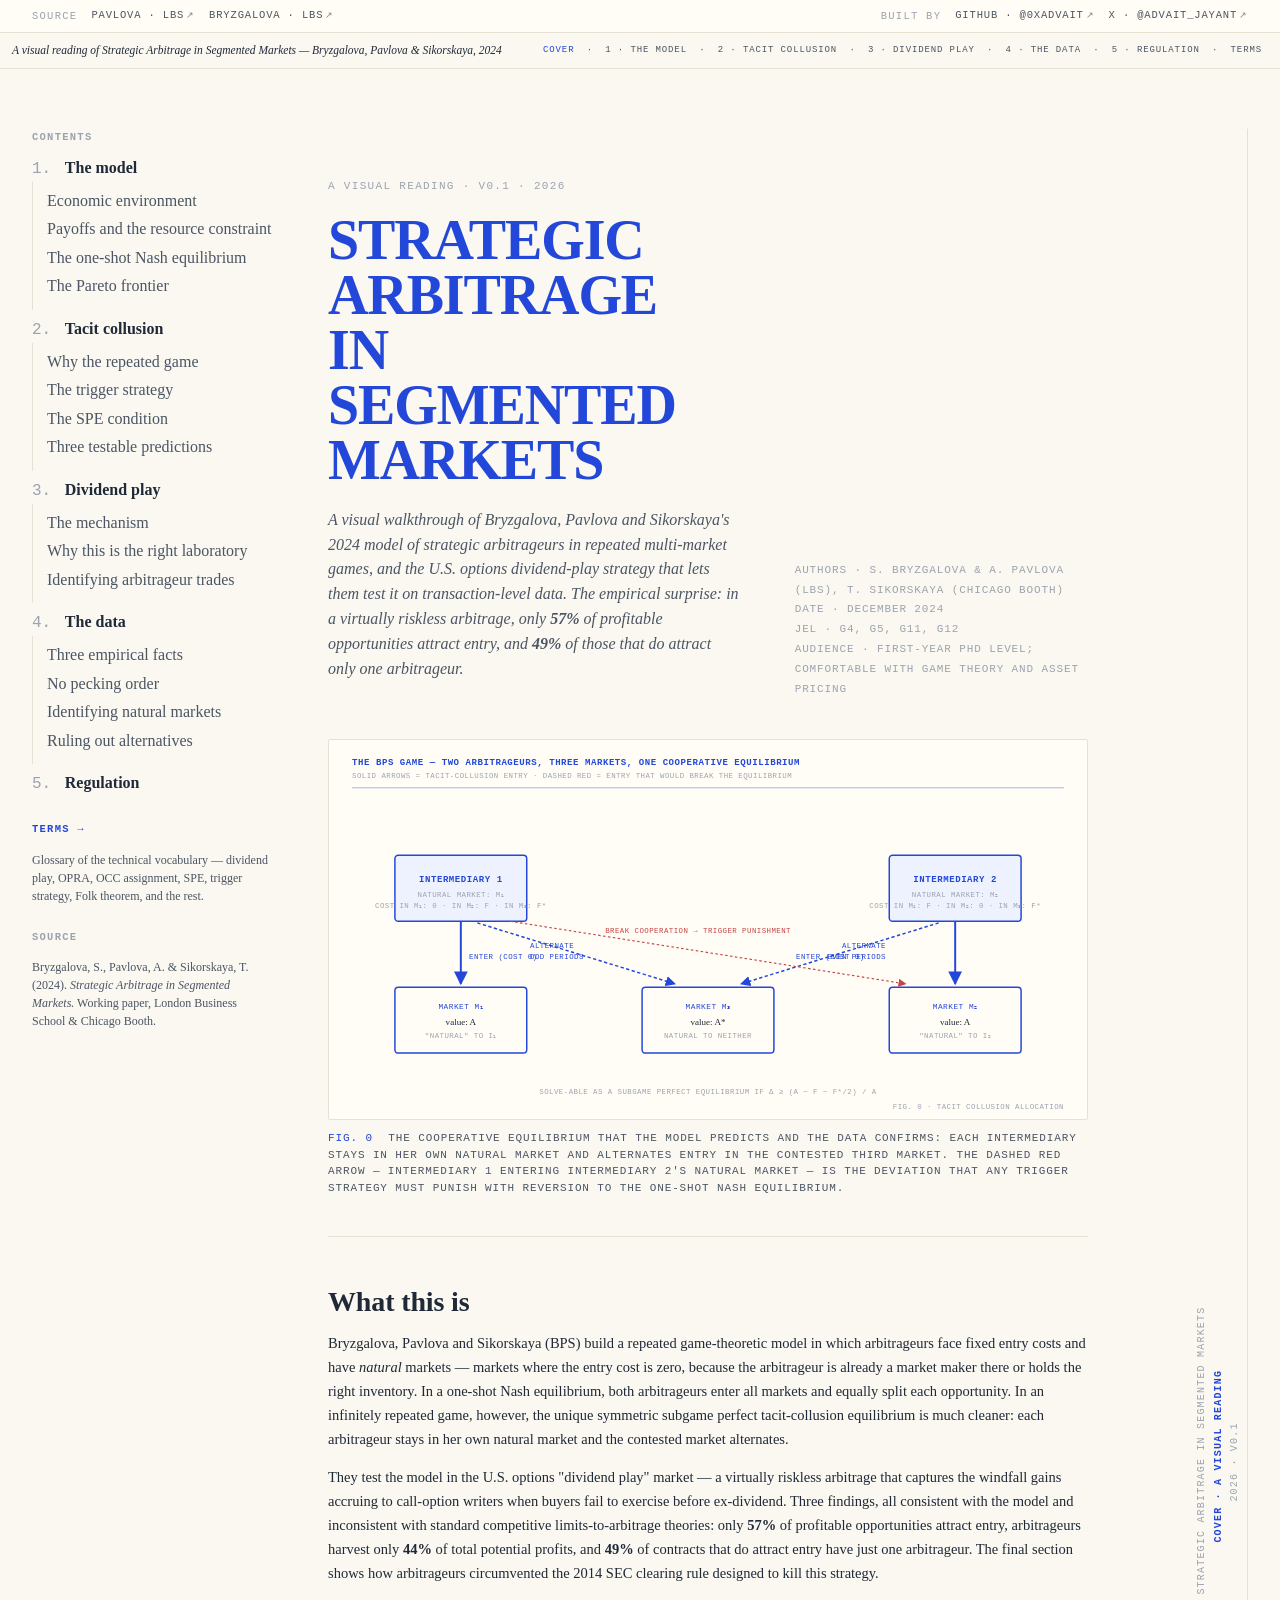
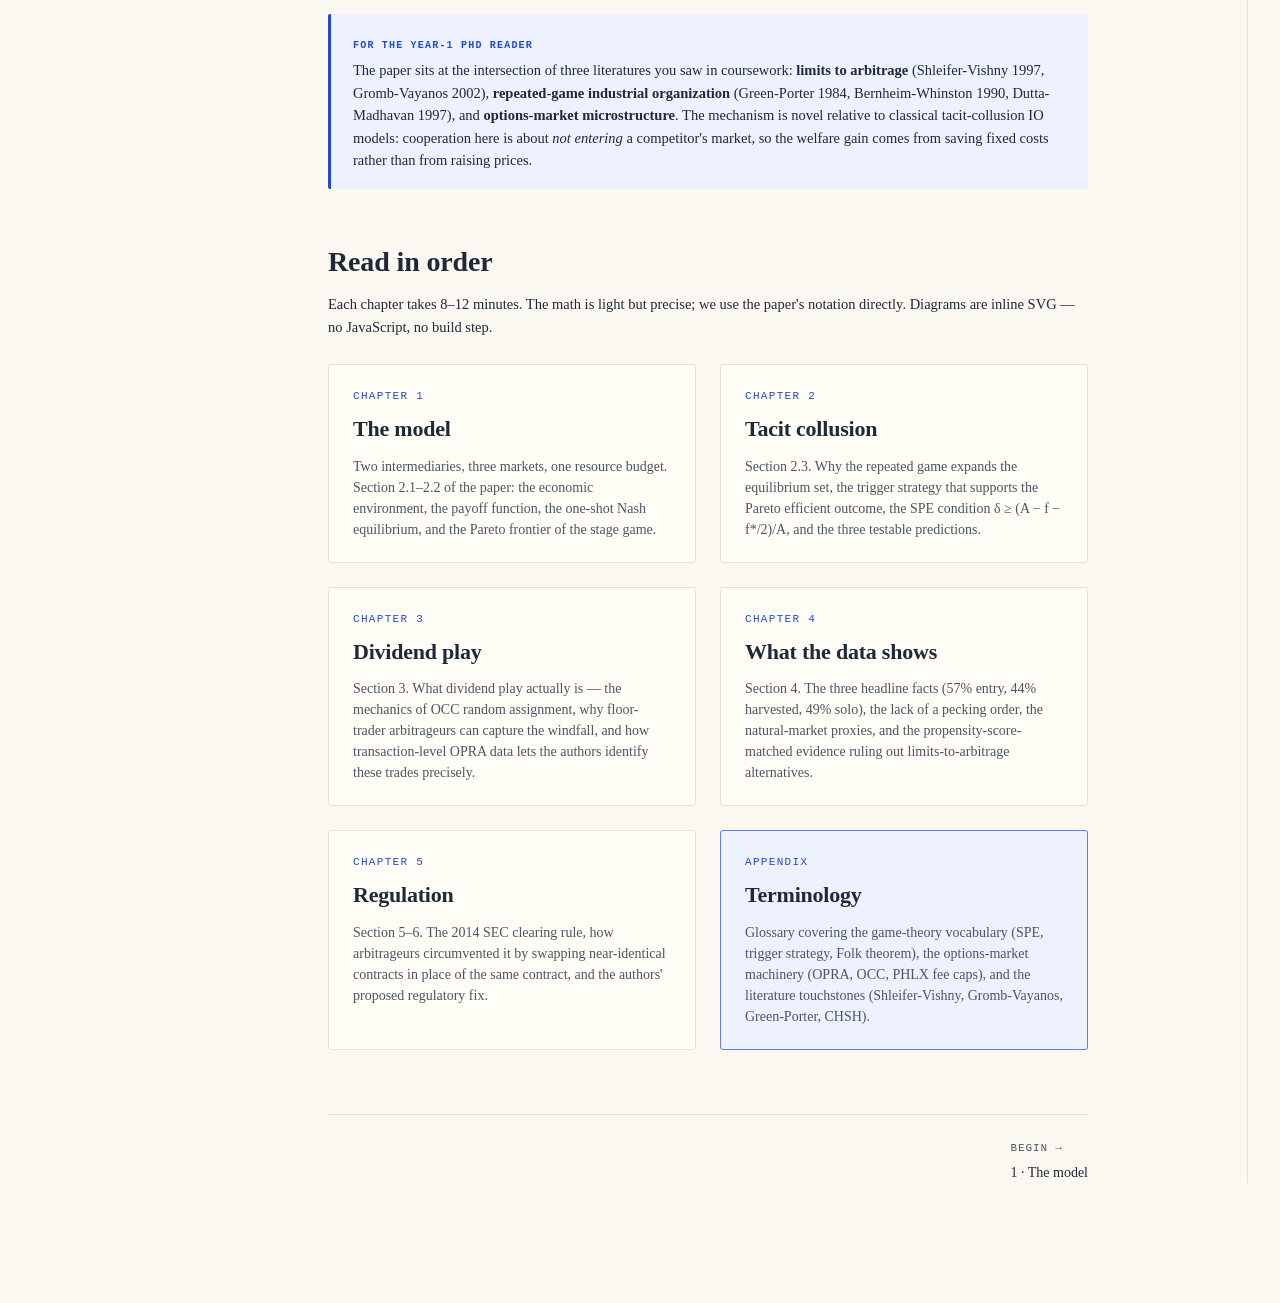
==== index.html @ 4ccfa0de "A visual reading of Bryzgalova, Pavlova & Sikorskaya 2024 A five-chapter visual reader for "Strategi" ====
<!doctype html>
<html lang="en">
<head>
<meta charset="utf-8" />
<meta name="viewport" content="width=device-width, initial-scale=1" />
<title>Strategic Arbitrage in Segmented Markets — A Visual Reading of Bryzgalova, Pavlova & Sikorskaya 2024</title>
<link rel="stylesheet" href="styles.css" />
</head>
<body>

<div class="linkbar">
  <div class="group">
    <span class="lbl-tag">Source</span>
    <a href="https://www.london.edu/faculty-and-research/faculty/profiles/p/pavlova-anna" target="_blank" rel="noopener">Pavlova · LBS<span class="arrow">↗</span></a>
    <a href="https://www.london.edu/faculty-and-research/faculty/profiles/b/bryzgalova-svetlana" target="_blank" rel="noopener">Bryzgalova · LBS<span class="arrow">↗</span></a>
  </div>
  <div class="group">
    <span class="lbl-tag">Built by</span>
    <a href="https://github.com/0xadvait" target="_blank" rel="noopener">GitHub · @0xadvait<span class="arrow">↗</span></a>
    <a href="https://x.com/advait_jayant" target="_blank" rel="noopener">X · @advait_jayant<span class="arrow">↗</span></a>
  </div>
</div>

<header class="topbar">
  <div class="brand">A visual reading of <em>Strategic Arbitrage in Segmented Markets</em> — Bryzgalova, Pavlova &amp; Sikorskaya, 2024</div>
  <div class="crumbs">
    <a href="index.html" class="current">Cover</a> ·
    <a href="chapter-1.html">1 · The model</a> ·
    <a href="chapter-2.html">2 · Tacit collusion</a> ·
    <a href="chapter-3.html">3 · Dividend play</a> ·
    <a href="chapter-4.html">4 · The data</a> ·
    <a href="chapter-5.html">5 · Regulation</a> ·
    <a href="terminology.html">Terms</a>
  </div>
</header>

<main class="shell">

  <aside class="toc">
    <h3>Contents</h3>
    <ol>
      <li><a href="chapter-1.html">The model</a>
        <ul>
          <li><a href="chapter-1.html#environment">Economic environment</a></li>
          <li><a href="chapter-1.html#payoffs">Payoffs and the resource constraint</a></li>
          <li><a href="chapter-1.html#nash">The one-shot Nash equilibrium</a></li>
          <li><a href="chapter-1.html#pareto">The Pareto frontier</a></li>
        </ul>
      </li>
      <li><a href="chapter-2.html">Tacit collusion</a>
        <ul>
          <li><a href="chapter-2.html#why-repeated">Why the repeated game</a></li>
          <li><a href="chapter-2.html#trigger">The trigger strategy</a></li>
          <li><a href="chapter-2.html#spe">The SPE condition</a></li>
          <li><a href="chapter-2.html#predictions">Three testable predictions</a></li>
        </ul>
      </li>
      <li><a href="chapter-3.html">Dividend play</a>
        <ul>
          <li><a href="chapter-3.html#mechanism">The mechanism</a></li>
          <li><a href="chapter-3.html#why-laboratory">Why this is the right laboratory</a></li>
          <li><a href="chapter-3.html#identification">Identifying arbitrageur trades</a></li>
        </ul>
      </li>
      <li><a href="chapter-4.html">The data</a>
        <ul>
          <li><a href="chapter-4.html#three-facts">Three empirical facts</a></li>
          <li><a href="chapter-4.html#no-pecking">No pecking order</a></li>
          <li><a href="chapter-4.html#natural-markets">Identifying natural markets</a></li>
          <li><a href="chapter-4.html#alternatives">Ruling out alternatives</a></li>
        </ul>
      </li>
      <li><a href="chapter-5.html">Regulation</a></li>
    </ol>
    <h3 style="margin-top:24px;"><a href="terminology.html" style="color:var(--blue);">Terms →</a></h3>
    <p style="font-size:12px; color:var(--ink-soft); line-height:1.5;">
      Glossary of the technical vocabulary — dividend play, OPRA, OCC assignment, SPE, trigger strategy, Folk theorem, and the rest.
    </p>
    <h3 style="margin-top:24px;">Source</h3>
    <p style="font-size:12px; color:var(--ink-soft); line-height:1.5;">
      Bryzgalova, S., Pavlova, A. &amp; Sikorskaya, T. (2024). <em>Strategic Arbitrage in Segmented Markets.</em> Working paper, London Business School &amp; Chicago Booth.
    </p>
  </aside>

  <article class="content">

    <div class="cover">

      <div class="header-block">
        <div>
          <div style="font-family:var(--mono); font-size:11px; letter-spacing:0.12em; color:var(--ink-faint); text-transform:uppercase; margin-bottom:18px;">
            A visual reading · v0.1 · 2026
          </div>
          <h1 class="title">Strategic<br/>Arbitrage<br/>in Segmented<br/>Markets</h1>
          <div class="sub">
            A visual walkthrough of Bryzgalova, Pavlova and Sikorskaya's 2024 model of strategic arbitrageurs in repeated multi-market games, and the U.S. options dividend-play strategy that lets them test it on transaction-level data. The empirical surprise: in a virtually riskless arbitrage, only <strong>57%</strong> of profitable opportunities attract entry, and <strong>49%</strong> of those that do attract only one arbitrageur.
          </div>
        </div>
        <div class="meta">
          Authors · S. Bryzgalova &amp; A. Pavlova (LBS), T. Sikorskaya (Chicago Booth)<br/>
          Date · December 2024<br/>
          JEL · G4, G5, G11, G12<br/>
          Audience · First-year PhD level; comfortable with game theory and asset pricing
        </div>
      </div>

      <!-- HERO: three-market schematic showing the tacit-collusion allocation -->
      <figure class="heroart">
        <svg class="diag" viewBox="0 0 920 460" xmlns="http://www.w3.org/2000/svg">
          <defs>
            <marker id="cov-arr" viewBox="0 0 10 10" refX="9" refY="5" markerWidth="7" markerHeight="7" orient="auto">
              <path d="M 0 0 L 10 5 L 0 10 z" class="fill"/>
            </marker>
            <marker id="cov-arr-bad" viewBox="0 0 10 10" refX="9" refY="5" markerWidth="7" markerHeight="7" orient="auto">
              <path d="M 0 0 L 10 5 L 0 10 z" fill="#c64545"/>
            </marker>
          </defs>

          <text x="28" y="30" class="lbl-big">THE BPS GAME — TWO ARBITRAGEURS, THREE MARKETS, ONE COOPERATIVE EQUILIBRIUM</text>
          <text x="28" y="46" class="lbl-soft">SOLID ARROWS = TACIT-COLLUSION ENTRY · DASHED RED = ENTRY THAT WOULD BREAK THE EQUILIBRIUM</text>
          <line x1="28" y1="58" x2="892" y2="58" class="stroke-soft"/>

          <!-- Intermediary 1 (left) -->
          <g transform="translate(80,140)">
            <rect x="0" y="0" width="160" height="80" class="stroke-2 fill-soft" rx="4"/>
            <text x="80" y="32" class="lbl-big" text-anchor="middle">INTERMEDIARY 1</text>
            <text x="80" y="50" class="lbl-soft" text-anchor="middle">natural market: M₁</text>
            <text x="80" y="64" class="lbl-soft" text-anchor="middle">cost in M₁: 0   ·   in M₂: f   ·   in M₃: f*</text>
          </g>

          <!-- Intermediary 2 (right) -->
          <g transform="translate(680,140)">
            <rect x="0" y="0" width="160" height="80" class="stroke-2 fill-soft" rx="4"/>
            <text x="80" y="32" class="lbl-big" text-anchor="middle">INTERMEDIARY 2</text>
            <text x="80" y="50" class="lbl-soft" text-anchor="middle">natural market: M₂</text>
            <text x="80" y="64" class="lbl-soft" text-anchor="middle">cost in M₁: f   ·   in M₂: 0   ·   in M₃: f*</text>
          </g>

          <!-- Three markets (bottom row) -->
          <g transform="translate(80,300)">
            <rect x="0" y="0" width="160" height="80" class="stroke-2" fill="#fffdf6" rx="4"/>
            <text x="80" y="26" class="lbl" text-anchor="middle">MARKET M₁</text>
            <text x="80" y="46" class="body" text-anchor="middle">value: A</text>
            <text x="80" y="62" class="lbl-soft" text-anchor="middle">"natural" to I₁</text>
          </g>

          <g transform="translate(380,300)">
            <rect x="0" y="0" width="160" height="80" class="stroke-2" fill="#fffdf6" rx="4"/>
            <text x="80" y="26" class="lbl" text-anchor="middle">MARKET M₃</text>
            <text x="80" y="46" class="body" text-anchor="middle">value: A*</text>
            <text x="80" y="62" class="lbl-soft" text-anchor="middle">natural to neither</text>
          </g>

          <g transform="translate(680,300)">
            <rect x="0" y="0" width="160" height="80" class="stroke-2" fill="#fffdf6" rx="4"/>
            <text x="80" y="26" class="lbl" text-anchor="middle">MARKET M₂</text>
            <text x="80" y="46" class="body" text-anchor="middle">value: A</text>
            <text x="80" y="62" class="lbl-soft" text-anchor="middle">"natural" to I₂</text>
          </g>

          <!-- arrows: solid = tacit collusion entry; dashed red = forbidden entry -->
          <!-- I1 → M1 (own natural market — enter) -->
          <line x1="160" y1="220" x2="160" y2="296" stroke="#2347d9" stroke-width="2.4" marker-end="url(#cov-arr)"/>
          <text x="170" y="266" class="lbl-soft" style="fill:#2347d9;">enter (cost 0)</text>

          <!-- I2 → M2 (own natural market — enter) -->
          <line x1="760" y1="220" x2="760" y2="296" stroke="#2347d9" stroke-width="2.4" marker-end="url(#cov-arr)"/>
          <text x="650" y="266" class="lbl-soft" style="fill:#2347d9;" text-anchor="end">enter (cost 0)</text>

          <!-- I1 ↘ M3 (alternate entry) -->
          <line x1="180" y1="222" x2="420" y2="296" stroke="#2347d9" stroke-width="1.8" stroke-dasharray="4 3" marker-end="url(#cov-arr)"/>
          <text x="244" y="252" class="lbl-soft" style="fill:#2347d9;">alternate</text>
          <text x="244" y="266" class="lbl-soft" style="fill:#2347d9;">odd periods</text>

          <!-- I2 ↙ M3 (alternate entry) -->
          <line x1="740" y1="222" x2="500" y2="296" stroke="#2347d9" stroke-width="1.8" stroke-dasharray="4 3" marker-end="url(#cov-arr)"/>
          <text x="676" y="252" class="lbl-soft" style="fill:#2347d9;" text-anchor="end">alternate</text>
          <text x="676" y="266" class="lbl-soft" style="fill:#2347d9;" text-anchor="end">even periods</text>

          <!-- FORBIDDEN: I1 → M2 -->
          <line x1="220" y1="220" x2="700" y2="296" stroke="#c64545" stroke-width="1.4" stroke-dasharray="3 3" marker-end="url(#cov-arr-bad)"/>
          <text x="448" y="234" class="lbl-soft" style="fill:#c64545;" text-anchor="middle">break cooperation → trigger punishment</text>

          <!-- bottom strip -->
          <text x="460" y="430" class="lbl-soft" text-anchor="middle">SOLVE-ABLE AS A SUBGAME PERFECT EQUILIBRIUM IF δ ≥ (A − f − f*/2) / A</text>

          <text x="892" y="448" class="lbl-soft" text-anchor="end">FIG. 0 · TACIT COLLUSION ALLOCATION</text>
        </svg>
        <figcaption><span class="figno">FIG. 0</span> The cooperative equilibrium that the model predicts and the data confirms: each intermediary stays in her own natural market and alternates entry in the contested third market. The dashed red arrow — Intermediary 1 entering Intermediary 2's natural market — is the deviation that any trigger strategy must punish with reversion to the one-shot Nash equilibrium.</figcaption>
      </figure>
    </div>

    <h2 style="margin-top:32px;">What this is</h2>
    <p>
      Bryzgalova, Pavlova and Sikorskaya (BPS) build a repeated game-theoretic model in which arbitrageurs face fixed entry costs and have <em>natural</em> markets — markets where the entry cost is zero, because the arbitrageur is already a market maker there or holds the right inventory. In a one-shot Nash equilibrium, both arbitrageurs enter all markets and equally split each opportunity. In an infinitely repeated game, however, the unique symmetric subgame perfect tacit-collusion equilibrium is much cleaner: each arbitrageur stays in her own natural market and the contested market alternates.
    </p>
    <p>
      They test the model in the U.S. options "dividend play" market — a virtually riskless arbitrage that captures the windfall gains accruing to call-option writers when buyers fail to exercise before ex-dividend. Three findings, all consistent with the model and inconsistent with standard competitive limits-to-arbitrage theories: only <strong>57%</strong> of profitable opportunities attract entry, arbitrageurs harvest only <strong>44%</strong> of total potential profits, and <strong>49%</strong> of contracts that do attract entry have just one arbitrageur. The final section shows how arbitrageurs circumvented the 2014 SEC clearing rule designed to kill this strategy.
    </p>

    <div class="callout">
      <span class="tag">For the year-1 PhD reader</span>
      <p>
        The paper sits at the intersection of three literatures you saw in coursework: <strong>limits to arbitrage</strong> (Shleifer-Vishny 1997, Gromb-Vayanos 2002), <strong>repeated-game industrial organization</strong> (Green-Porter 1984, Bernheim-Whinston 1990, Dutta-Madhavan 1997), and <strong>options-market microstructure</strong>. The mechanism is novel relative to classical tacit-collusion IO models: cooperation here is about <em>not entering</em> a competitor's market, so the welfare gain comes from saving fixed costs rather than from raising prices.
      </p>
    </div>

    <h2>Read in order</h2>
    <p>
      Each chapter takes 8–12 minutes. The math is light but precise; we use the paper's notation directly. Diagrams are inline SVG — no JavaScript, no build step.
    </p>

    <div class="chapters">
      <a class="chapter-card" href="chapter-1.html">
        <div class="num">Chapter 1</div>
        <div class="name">The model</div>
        <div class="blurb">Two intermediaries, three markets, one resource budget. Section 2.1–2.2 of the paper: the economic environment, the payoff function, the one-shot Nash equilibrium, and the Pareto frontier of the stage game.</div>
      </a>
      <a class="chapter-card" href="chapter-2.html">
        <div class="num">Chapter 2</div>
        <div class="name">Tacit collusion</div>
        <div class="blurb">Section 2.3. Why the repeated game expands the equilibrium set, the trigger strategy that supports the Pareto efficient outcome, the SPE condition δ ≥ (A − f − f*/2)/A, and the three testable predictions.</div>
      </a>
      <a class="chapter-card" href="chapter-3.html">
        <div class="num">Chapter 3</div>
        <div class="name">Dividend play</div>
        <div class="blurb">Section 3. What dividend play actually is — the mechanics of OCC random assignment, why floor-trader arbitrageurs can capture the windfall, and how transaction-level OPRA data lets the authors identify these trades precisely.</div>
      </a>
      <a class="chapter-card" href="chapter-4.html">
        <div class="num">Chapter 4</div>
        <div class="name">What the data shows</div>
        <div class="blurb">Section 4. The three headline facts (57% entry, 44% harvested, 49% solo), the lack of a pecking order, the natural-market proxies, and the propensity-score-matched evidence ruling out limits-to-arbitrage alternatives.</div>
      </a>
      <a class="chapter-card" href="chapter-5.html">
        <div class="num">Chapter 5</div>
        <div class="name">Regulation</div>
        <div class="blurb">Section 5–6. The 2014 SEC clearing rule, how arbitrageurs circumvented it by swapping near-identical contracts in place of the same contract, and the authors' proposed regulatory fix.</div>
      </a>
      <a class="chapter-card" href="terminology.html" style="background: var(--blue-tint); border-color: var(--blue-soft);">
        <div class="num">Appendix</div>
        <div class="name">Terminology</div>
        <div class="blurb">Glossary covering the game-theory vocabulary (SPE, trigger strategy, Folk theorem), the options-market machinery (OPRA, OCC, PHLX fee caps), and the literature touchstones (Shleifer-Vishny, Gromb-Vayanos, Green-Porter, CHSH).</div>
      </a>
    </div>

    <div class="pagenav">
      <span></span>
      <a href="chapter-1.html">Begin →<span class="nm">1 · The model</span></a>
    </div>

  </article>

  <div class="margin-tag">
    <span class="top">STRATEGIC ARBITRAGE IN SEGMENTED MARKETS</span>
    <span class="mid">COVER · A VISUAL READING</span>
    <span class="bot">2026 · v0.1</span>
  </div>

</main>

</body>
</html>
---- styles.css ----
/* ---------- root ---------- */
:root {
  --bg: #faf8f1;
  --paper: #fffdf6;
  --ink: #1f2937;
  --ink-soft: #4b5563;
  --ink-faint: #9ca3af;
  --rule: #e5e1d3;
  --blue: #2347d9;
  --blue-soft: #5b7cf5;
  --blue-tint: #eef2ff;
  --orange: #f6802b;
  --green: #2f8f5b;
  --red: #c64545;
  --serif: "Iowan Old Style", "Palatino", "Palatino Linotype", Georgia, serif;
  --sans:  "Inter", "Helvetica Neue", system-ui, sans-serif;
  --mono:  "JetBrains Mono", "SF Mono", Menlo, Consolas, monospace;
}

* { box-sizing: border-box; }

html, body {
  margin: 0;
  padding: 0;
  background: var(--bg);
  color: var(--ink);
  font-family: var(--serif);
  font-size: 16px;
  line-height: 1.65;
  -webkit-font-smoothing: antialiased;
}

a { color: var(--blue); text-decoration: none; }
a:hover { text-decoration: underline; }

/* ---------- credits strip (above topbar) ---------- */
.linkbar {
  background: var(--paper);
  border-bottom: 1px solid var(--rule);
  padding: 7px 32px;
  display: flex;
  justify-content: space-between;
  align-items: center;
  font-family: var(--mono);
  font-size: 10.5px;
  letter-spacing: 0.08em;
  text-transform: uppercase;
  color: var(--ink-faint);
  flex-wrap: wrap;
  gap: 6px 18px;
}
.linkbar .group {
  display: flex;
  gap: 14px;
  flex-wrap: wrap;
  align-items: center;
  margin: 0; /* override scoped `.group` rules on terminology.html */
}
.linkbar .lbl-tag {
  color: var(--ink-faint);
  letter-spacing: 0.12em;
}
.linkbar a {
  color: var(--ink-soft);
  border-bottom: 1px solid transparent;
  transition: color .15s, border-color .15s;
}
.linkbar a:hover {
  color: var(--blue);
  border-bottom-color: var(--blue);
  text-decoration: none;
}
.linkbar .arrow {
  font-size: 9px;
  margin-left: 2px;
  opacity: 0.7;
}
@media (max-width: 720px) {
  .linkbar {
    padding: 8px 16px;
    font-size: 10px;
    flex-direction: column;
    align-items: flex-start;
    gap: 6px;
  }
  .linkbar .group { gap: 12px; }
  .linkbar .arrow { display: none; }
}
@media (max-width: 540px) {
  .linkbar { font-size: 9.5px; }
  .linkbar .group { gap: 8px; row-gap: 4px; }
}

/* ---------- top bar ---------- */
.topbar {
  position: sticky;
  top: 0;
  z-index: 100;
  background: var(--bg);
  border-bottom: 1px solid var(--rule);
  padding: 14px 32px;
  display: flex;
  justify-content: space-between;
  align-items: center;
  font-family: var(--mono);
  font-size: 11px;
  text-transform: uppercase;
  letter-spacing: 0.08em;
  color: var(--ink-soft);
}
.topbar .brand {
  font-family: var(--serif);
  font-style: italic;
  font-size: 15px;
  color: var(--ink);
  text-transform: none;
  letter-spacing: 0;
}
.topbar .crumbs a { color: var(--ink-soft); margin: 0 6px; }
.topbar .crumbs a.current { color: var(--blue); }

/* ---------- layout ---------- */
.shell {
  display: grid;
  grid-template-columns: 240px 1fr 60px;
  gap: 56px;
  max-width: 1340px;
  margin: 0 auto;
  padding: 60px 32px 120px;
}

@media (max-width: 900px) {
  .shell { grid-template-columns: 1fr; gap: 20px; padding: 20px 14px 56px; }
  .toc { position: static !important; max-height: none !important; padding-bottom: 14px; border-bottom: 1px solid var(--rule); }
  .margin-tag { display: none; }
  .topbar {
    padding: 10px 14px;
    flex-direction: column;
    align-items: flex-start;
    gap: 6px;
  }
  .topbar .brand { font-size: 12.5px; line-height: 1.35; }
  .topbar .crumbs {
    font-size: 10px;
    line-height: 1.6;
    display: flex;
    flex-wrap: wrap;
    gap: 0 8px;
  }
  .topbar .crumbs a { margin: 0; }

  .cover { padding: 24px 0 20px; }
  .cover .header-block { grid-template-columns: 1fr; gap: 18px; margin-bottom: 22px; }
  .cover .title { font-size: 38px; line-height: 1.02; }
  .cover .sub { font-size: 15px; }
  .cover .meta { font-size: 10.5px; line-height: 1.7; }

  .content h1 { font-size: 30px; line-height: 1.1; }
  .content h1 .num { font-size: 12px; margin-bottom: 8px; }
  .content .deck { font-size: 17px; max-width: 100%; line-height: 1.45; }
  .content h2 { font-size: 22px; margin-top: 30px; line-height: 1.2; }
  .content h3 { font-size: 17px; }
  .content { max-width: 100%; font-size: 16px; line-height: 1.65; }
  .chapters { grid-template-columns: 1fr; gap: 12px; }
  .chapters .chapter-card { padding: 16px 18px; }
  .chapters .chapter-card .num { font-size: 10px; }
  .chapters .chapter-card .name { font-size: 18px; margin: 4px 0 6px; }
  .chapters .chapter-card .blurb { font-size: 13.5px; line-height: 1.5; }
  .chapters .chapter-card[href="terminology.html"] { grid-column: auto !important; }

  /* DIAGRAMS — let them shrink with the container instead of forcing horizontal scroll.
     Text inside SVG bumps up via the rules below so labels stay readable. */
  figure { margin: 22px 0; }
  figure svg { min-width: 0; width: 100%; border-radius: 2px; }
  figcaption { font-size: 13px; line-height: 1.55; padding: 0; }
  figcaption .figno { font-size: 11px; }
  figcaption .desc { font-size: 13.5px; }

  /* Pump SVG text up so it stays legible at smaller widths */
  .diag .lbl, .diag .lbl-soft { font-size: 12px; }
  .diag .lbl-big { font-size: 13.5px; }
  .diag .body { font-size: 13px; }

  .pagenav { flex-direction: column; gap: 18px; align-items: flex-start; padding: 0; }

  .cover .heroart { margin: 0; }
  .cover .heroart svg { min-width: 0; width: 100%; border-radius: 2px; }

  .callout { padding: 14px 16px; font-size: 14.5px; line-height: 1.55; }
  .compare { grid-template-columns: 1fr; gap: 12px; }

  .eq { padding: 10px 12px; font-size: 13.5px; overflow-x: auto; -webkit-overflow-scrolling: touch; }

  /* Linkbar: stack groups on phone */
  .linkbar {
    padding: 8px 14px;
    font-size: 10px;
    flex-direction: column;
    align-items: flex-start;
    gap: 6px;
  }
  .linkbar .group { gap: 12px; }
  .linkbar .arrow { display: none; }
}
@media (max-width: 540px) {
  .shell { padding: 16px 12px 40px; }
  .cover .title { font-size: 30px; }
  .content h1 { font-size: 26px; }
  .content h2 { font-size: 19px; }
  .content { font-size: 15.5px; }
  .term { grid-template-columns: 1fr; }
  .term .name { font-size: 16px; }
  .term .body { font-size: 14px; }
  .topbar { padding: 8px 12px; }
  .topbar .crumbs { font-size: 9.5px; }
  .topbar .brand { font-size: 12px; }
  .linkbar { font-size: 9.5px; }
  .linkbar .group { gap: 10px; row-gap: 4px; }
  .diag .lbl, .diag .lbl-soft { font-size: 13px; }
  .diag .lbl-big { font-size: 14.5px; }
  .diag .body { font-size: 13.5px; }
}
  .cover .title { font-size: 28px; }
  .content h1 { font-size: 26px; }
  .content h1 .num { font-size: 14px; margin-bottom: 10px; }
  .content h2 { font-size: 19px; }
  .content { font-size: 14.5px; }
  .term { grid-template-columns: 1fr; }
  .term .name { font-size: 16px; }
  .term .body { font-size: 13.5px; }
  /* further-shrunk topbar/crumbs on very narrow phones */
  .topbar { padding: 8px 12px; }
  .topbar .crumbs { font-size: 9px; }
  .topbar .brand { font-size: 11.5px; }
  /* keep figures readable but accept the swipe */
  figure svg { min-width: 700px; }
  .cover .heroart svg { min-width: 700px; }
}

/* ---------- TOC sidebar ---------- */
.toc {
  position: sticky;
  top: 80px;
  align-self: start;
  font-family: var(--sans);
  font-size: 12.5px;
  line-height: 1.55;
  max-height: calc(100vh - 100px);
  overflow-y: auto;
}
.toc h3 {
  font-family: var(--mono);
  font-size: 10.5px;
  letter-spacing: 0.12em;
  text-transform: uppercase;
  color: var(--ink-faint);
  margin: 0 0 8px;
  font-weight: 600;
}
.toc ol {
  list-style: none;
  padding: 0;
  margin: 0 0 24px;
  counter-reset: chap;
}
.toc ol > li {
  counter-increment: chap;
  margin-bottom: 6px;
}
.toc ol > li > a {
  color: var(--ink);
  font-weight: 600;
}
.toc ol > li > a::before {
  content: counter(chap) ". ";
  color: var(--ink-faint);
  font-family: var(--mono);
  font-weight: 400;
  margin-right: 4px;
}
.toc ul {
  list-style: none;
  padding: 4px 0 8px 14px;
  margin: 0;
  border-left: 1px solid var(--rule);
}
.toc ul li { margin: 2px 0; }
.toc ul li a { color: var(--ink-soft); font-weight: 400; }
.toc a.active { color: var(--blue); }

/* ---------- main content ---------- */
.content {
  max-width: 760px;
  font-feature-settings: "kern", "liga";
}

.content h1 {
  font-family: var(--serif);
  font-size: 44px;
  line-height: 1.08;
  font-weight: 700;
  letter-spacing: -0.012em;
  margin: 0 0 6px;
}
.content h1 .num {
  font-family: var(--mono);
  font-weight: 400;
  font-size: 18px;
  color: var(--blue);
  display: block;
  margin-bottom: 14px;
  letter-spacing: 0.05em;
}
.content .deck {
  font-style: italic;
  color: var(--ink-soft);
  font-size: 19px;
  line-height: 1.5;
  margin: 8px 0 36px;
  max-width: 600px;
}
.content h2 {
  font-family: var(--serif);
  font-size: 28px;
  line-height: 1.18;
  margin: 56px 0 14px;
  font-weight: 700;
  letter-spacing: -0.005em;
}
.content h2 .num {
  font-family: var(--mono);
  font-weight: 400;
  font-size: 13px;
  color: var(--blue);
  margin-right: 12px;
  letter-spacing: 0.05em;
}
.content h3 {
  font-family: var(--serif);
  font-size: 19px;
  margin: 32px 0 6px;
  font-weight: 700;
}
.content p {
  margin: 0 0 14px;
}
.content p .lead {
  font-size: 19px;
  line-height: 1.5;
}
.content em { font-style: italic; }
.content strong { font-weight: 700; }

.content code, .content kbd, .math-inline {
  font-family: var(--mono);
  font-size: 0.88em;
  background: var(--blue-tint);
  color: var(--blue);
  padding: 1px 6px;
  border-radius: 3px;
}

/* ---------- figures ---------- */
figure {
  margin: 40px 0 36px;
  padding: 0;
}
figure svg {
  display: block;
  width: 100%;
  height: auto;
  background: var(--paper);
  border: 1px solid var(--rule);
  border-radius: 2px;
}
figcaption {
  font-family: var(--mono);
  font-size: 11px;
  text-transform: uppercase;
  letter-spacing: 0.08em;
  color: var(--ink-soft);
  margin-top: 10px;
  line-height: 1.5;
}
figcaption .figno {
  color: var(--blue);
  margin-right: 8px;
}
figcaption .desc {
  font-family: var(--serif);
  font-size: 13px;
  color: var(--ink-soft);
  text-transform: none;
  letter-spacing: 0;
  display: block;
  margin-top: 4px;
  line-height: 1.55;
}

/* ---------- callouts ---------- */
.callout {
  margin: 28px 0;
  padding: 18px 22px;
  background: var(--blue-tint);
  border-left: 3px solid var(--blue);
  border-radius: 2px;
  font-size: 14.5px;
  line-height: 1.55;
}
.callout .tag {
  display: inline-block;
  font-family: var(--mono);
  font-size: 10px;
  letter-spacing: 0.12em;
  text-transform: uppercase;
  color: var(--blue);
  font-weight: 600;
  margin-bottom: 6px;
}
.callout p { margin: 0 0 8px; }
.callout p:last-child { margin-bottom: 0; }

.callout.warn  { background: #fff5e6; border-color: var(--orange); }
.callout.warn .tag { color: var(--orange); }

/* ---------- math display ---------- */
.eq {
  display: block;
  margin: 16px 0;
  padding: 12px 16px;
  background: var(--paper);
  border: 1px solid var(--rule);
  border-radius: 2px;
  font-family: var(--mono);
  font-size: 14px;
  text-align: center;
  overflow-x: auto;
}
.eq .lbl {
  float: right;
  color: var(--ink-faint);
  font-size: 11px;
  margin-top: 2px;
}

/* ---------- right margin annotation ---------- */
.margin-tag {
  position: relative;
  border-left: 1px solid var(--rule);
  font-family: var(--mono);
  font-size: 10px;
  letter-spacing: 0.12em;
  text-transform: uppercase;
  color: var(--ink-faint);
  writing-mode: vertical-rl;
  transform: rotate(180deg);
  white-space: nowrap;
  padding: 0 6px;
  display: flex;
  flex-direction: column;
  justify-content: space-between;
  align-items: center;
  min-height: 70vh;
}
.margin-tag .top { margin-top: 12px; }
.margin-tag .mid { color: var(--blue); font-weight: 600; }
.margin-tag .bot { margin-bottom: 12px; }

/* ---------- index page hero ---------- */
.cover {
  display: block;
  padding: 48px 0 40px;
  border-bottom: 1px solid var(--rule);
  margin-bottom: 48px;
}
.cover .header-block {
  display: grid;
  grid-template-columns: 1.4fr 1fr;
  gap: 56px;
  align-items: end;
  margin-bottom: 40px;
}
.cover .title {
  font-family: var(--serif);
  font-size: 56px;
  line-height: 0.98;
  font-weight: 800;
  letter-spacing: -0.02em;
  color: var(--blue);
  margin: 0 0 20px;
  text-transform: uppercase;
  font-style: normal;
}
.cover .sub {
  font-family: var(--serif);
  font-size: 16px;
  line-height: 1.55;
  color: var(--ink-soft);
  font-style: italic;
  margin-bottom: 18px;
}
.cover .meta {
  font-family: var(--mono);
  font-size: 11px;
  text-transform: uppercase;
  letter-spacing: 0.08em;
  color: var(--ink-faint);
  line-height: 1.8;
}
.cover .heroart {
  width: 100%;
  margin: 0 auto;
}
.cover .heroart svg {
  width: 100%;
  height: auto;
  display: block;
  background: var(--paper);
  border: 1px solid var(--rule);
  border-radius: 2px;
}
@media (max-width: 900px) {
  .cover .header-block {
    grid-template-columns: 1fr;
    gap: 24px;
    margin-bottom: 28px;
  }
}

/* ---------- chapter cards on index ---------- */
.chapters {
  display: grid;
  grid-template-columns: repeat(2, 1fr);
  gap: 24px;
  margin-top: 24px;
}
@media (max-width: 700px) { .chapters { grid-template-columns: 1fr; } }
.chapter-card {
  background: var(--paper);
  border: 1px solid var(--rule);
  padding: 22px 24px;
  border-radius: 3px;
  text-decoration: none;
  color: var(--ink);
  display: block;
  transition: border-color .15s, transform .15s;
}
.chapter-card:hover { border-color: var(--blue); transform: translateY(-2px); text-decoration: none; }
.chapter-card .num {
  font-family: var(--mono);
  font-size: 11px;
  letter-spacing: 0.12em;
  color: var(--blue);
  text-transform: uppercase;
}
.chapter-card .name {
  font-family: var(--serif);
  font-size: 22px;
  font-weight: 700;
  margin: 6px 0 8px;
  letter-spacing: -0.01em;
}
.chapter-card .blurb {
  font-size: 14px;
  color: var(--ink-soft);
  line-height: 1.5;
}

/* ---------- nav strip at bottom of chapters ---------- */
.pagenav {
  margin-top: 64px;
  padding-top: 24px;
  border-top: 1px solid var(--rule);
  display: flex;
  justify-content: space-between;
  font-family: var(--mono);
  font-size: 11px;
  text-transform: uppercase;
  letter-spacing: 0.08em;
}
.pagenav a {
  color: var(--ink-soft);
}
.pagenav a .nm {
  display: block;
  margin-top: 4px;
  font-family: var(--serif);
  font-size: 14px;
  text-transform: none;
  letter-spacing: 0;
  color: var(--ink);
}

/* ---------- SVG defaults ---------- */
.diag {
  --d-stroke: #2347d9;
  --d-stroke-soft: #93a8f0;
  --d-fill: #eef2ff;
  --d-bg: #fffdf6;
  --d-orange: #f6802b;
  --d-green: #2f8f5b;
  --d-text: #1f2937;
  --d-mute: #9ca3af;
}
.diag .stroke    { stroke: var(--d-stroke); fill: none; stroke-width: 1.2; }
.diag .stroke-2  { stroke: var(--d-stroke); fill: none; stroke-width: 1.8; }
.diag .stroke-soft { stroke: var(--d-stroke-soft); fill: none; stroke-width: 1; }
.diag .fill      { fill: var(--d-stroke); }
.diag .fill-soft { fill: var(--d-fill); }
.diag .fill-orange { fill: var(--d-orange); }
.diag .fill-green  { fill: var(--d-green); }
.diag .lead      { stroke: var(--d-stroke); fill: none; stroke-width: 0.8; stroke-dasharray: 0; }
.diag .dashed    { stroke: var(--d-stroke); fill: none; stroke-width: 0.8; stroke-dasharray: 3 3; }
.diag .grid      { stroke: #d8e0f5; fill: none; stroke-width: 0.5; }
.diag .lbl       { font-family: var(--mono); font-size: 9.5px; fill: var(--d-stroke); letter-spacing: 0.06em; text-transform: uppercase; }
.diag .lbl-soft  { font-family: var(--mono); font-size: 9px; fill: var(--d-mute); letter-spacing: 0.06em; text-transform: uppercase; }
.diag .lbl-big   { font-family: var(--mono); font-size: 11px; fill: var(--d-stroke); letter-spacing: 0.06em; text-transform: uppercase; font-weight: 600; }
.diag .body      { font-family: "Iowan Old Style", Palatino, Georgia, serif; font-size: 11px; fill: var(--d-text); }

/* ---------- bars, comparison ---------- */
.bar-row {
  display: flex;
  align-items: center;
  font-family: var(--mono);
  font-size: 12px;
  margin: 6px 0;
}
.bar-row .label { width: 130px; color: var(--ink-soft); text-transform: uppercase; letter-spacing: 0.06em; font-size: 10.5px; }
.bar-row .bar {
  height: 16px;
  background: var(--blue);
  border-radius: 2px;
  margin-right: 10px;
}
.bar-row .v { color: var(--ink); }

/* ---------- two-col compare table ---------- */
.compare {
  display: grid;
  grid-template-columns: 1fr 1fr;
  gap: 18px;
  margin: 20px 0 30px;
}
.compare > div {
  border: 1px solid var(--rule);
  background: var(--paper);
  padding: 18px 20px;
  border-radius: 3px;
}
.compare h4 {
  margin: 0 0 10px;
  font-family: var(--mono);
  font-size: 11px;
  letter-spacing: 0.1em;
  text-transform: uppercase;
  color: var(--blue);
}
.compare ul {
  margin: 0; padding: 0; list-style: none;
}
.compare li {
  font-size: 13.5px;
  line-height: 1.5;
  color: var(--ink-soft);
  padding: 4px 0 4px 18px;
  position: relative;
}
.compare li::before {
  content: "→";
  position: absolute;
  left: 0;
  color: var(--blue);
}
.compare li.bad::before { content: "✗"; color: var(--red); }
.compare li.good::before { content: "✓"; color: var(--green); }

/* Late diagram/mobile overrides: keep SVG figures usable after base rules cascade. */
@media (max-width: 900px) {
  .cover { grid-template-columns: 1fr; gap: 28px; padding: 32px 0 24px; }
  .cover .title { font-size: 36px; }
  .cover .sub { font-size: 14px; }
  .diag .lbl, .diag .lbl-soft { font-size: 11px; }
  .diag .lbl-big { font-size: 12.5px; }
  .diag .body { font-size: 12px; }
}
@media (max-width: 540px) {
  .cover .title { font-size: 28px; }
}


/* ============================================================
 * Mobile overrides — appended at the end so they take precedence
 * over any earlier @media rules in the file.
 * ============================================================ */
@media (max-width: 900px) {
  figure svg { min-width: 0 !important; width: 100% !important; border-radius: 2px; }
  .cover .heroart svg { min-width: 0 !important; width: 100% !important; border-radius: 2px; }
  .cover .heroart { margin: 0 !important; overflow: visible !important; }
  figure { overflow: visible !important; margin: 22px 0 !important; }
  figure::after { display: none !important; }
  .diag .lbl, .diag .lbl-soft { font-size: 12px !important; }
  .diag .lbl-big { font-size: 13.5px !important; }
  .diag .body { font-size: 13px !important; }
  .content { font-size: 16px; line-height: 1.65; }
  figcaption { font-size: 13px !important; line-height: 1.55 !important; }
  .linkbar { flex-direction: column; align-items: flex-start; gap: 6px; padding: 8px 14px; font-size: 10px; }
  .linkbar .group { gap: 12px; }
}
@media (max-width: 540px) {
  .diag .lbl, .diag .lbl-soft { font-size: 13px !important; }
  .diag .lbl-big { font-size: 14.5px !important; }
}
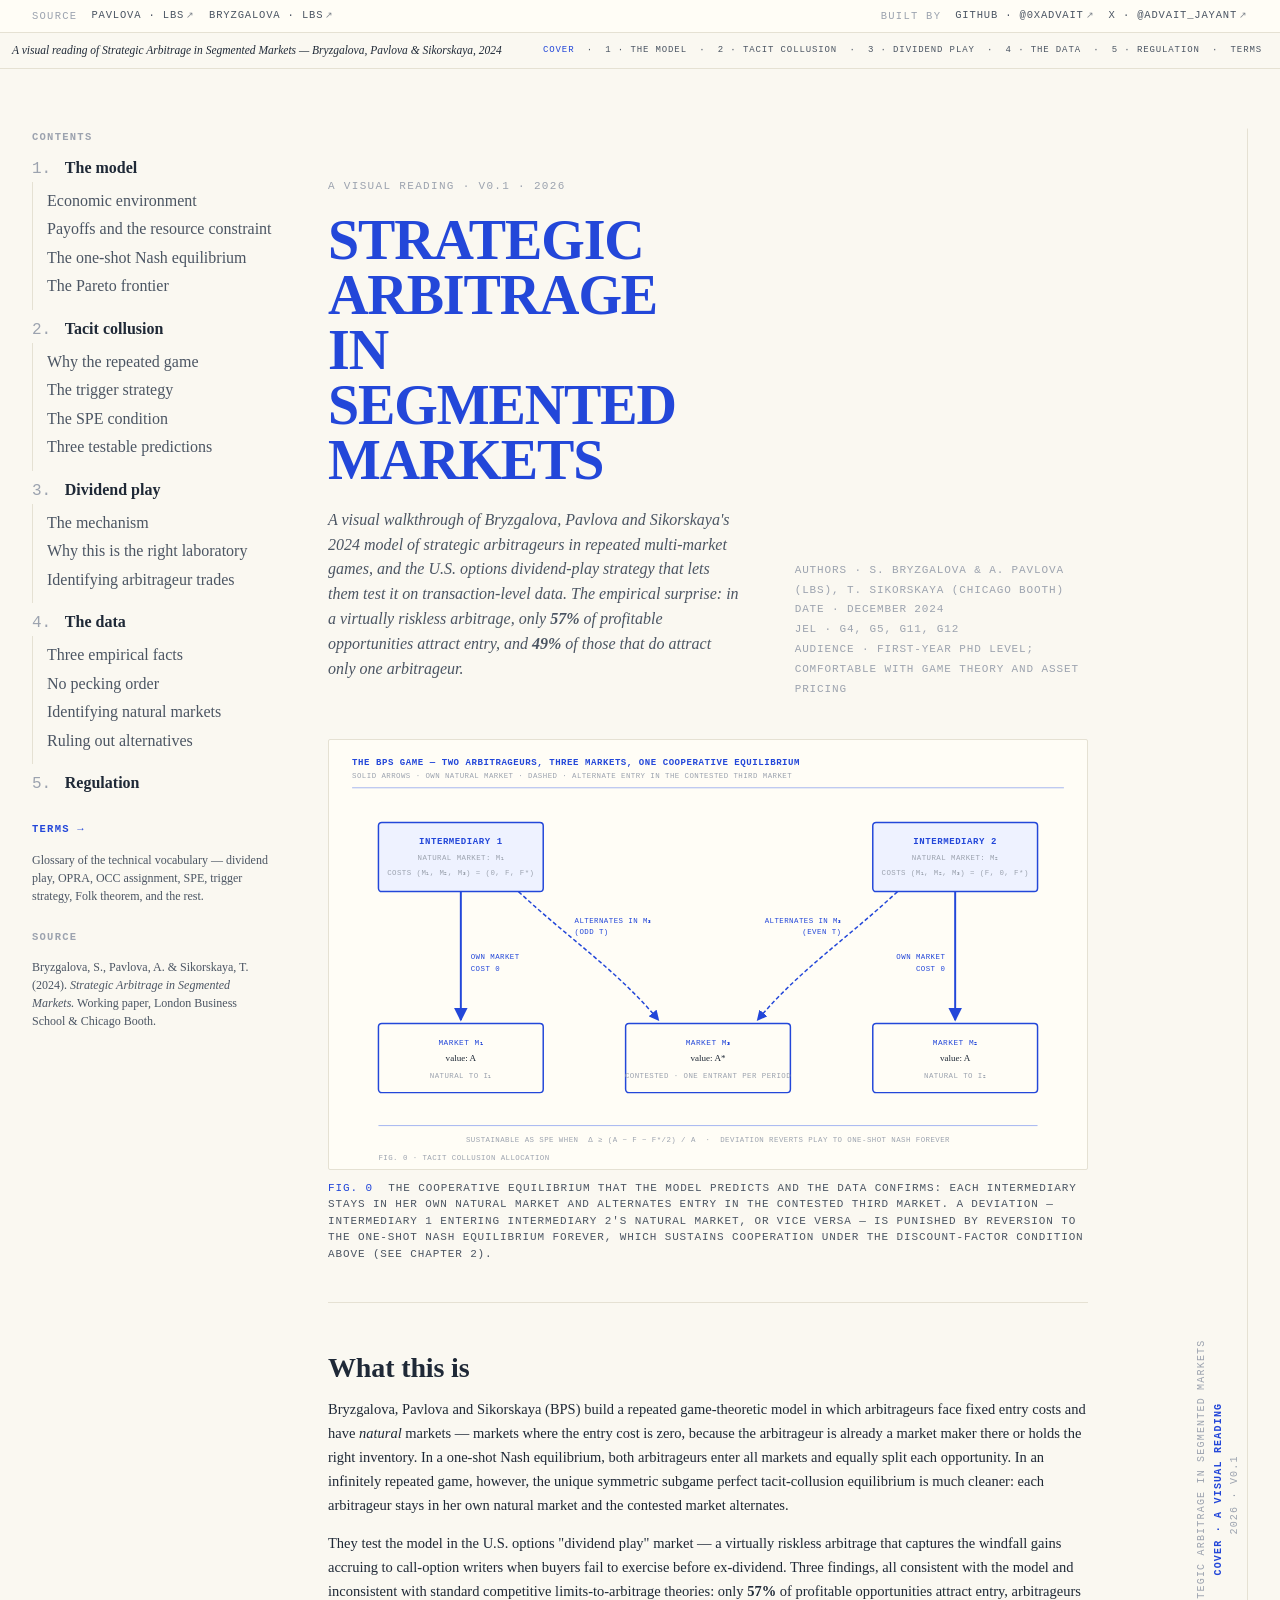
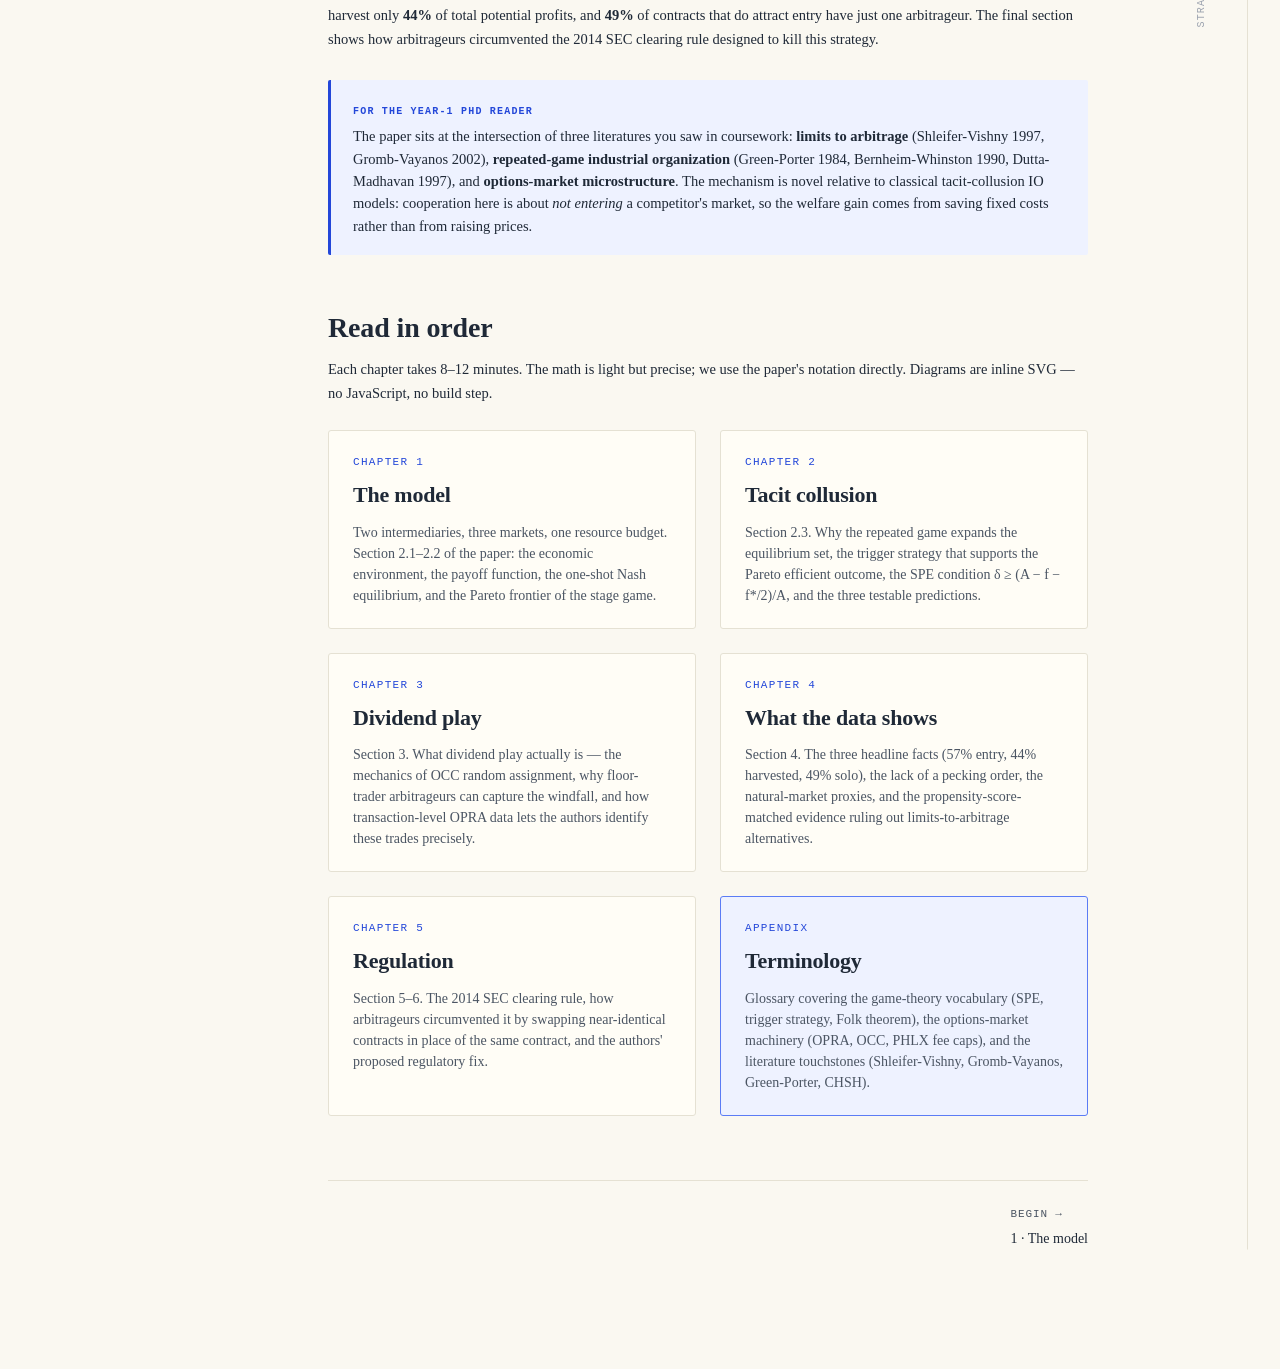
==== commit 26822e2c: "Fix overlapping labels and broken SVGs across all six diagrams Root cause of the most egregious bugs" ====
--- a/index.html
+++ b/index.html
@@ -106,87 +106,84 @@
 
       <!-- HERO: three-market schematic showing the tacit-collusion allocation -->
       <figure class="heroart">
-        <svg class="diag" viewBox="0 0 920 460" xmlns="http://www.w3.org/2000/svg">
+        <svg class="diag" viewBox="0 0 920 520" xmlns="http://www.w3.org/2000/svg">
           <defs>
             <marker id="cov-arr" viewBox="0 0 10 10" refX="9" refY="5" markerWidth="7" markerHeight="7" orient="auto">
               <path d="M 0 0 L 10 5 L 0 10 z" class="fill"/>
             </marker>
-            <marker id="cov-arr-bad" viewBox="0 0 10 10" refX="9" refY="5" markerWidth="7" markerHeight="7" orient="auto">
-              <path d="M 0 0 L 10 5 L 0 10 z" fill="#c64545"/>
-            </marker>
           </defs>
 
           <text x="28" y="30" class="lbl-big">THE BPS GAME — TWO ARBITRAGEURS, THREE MARKETS, ONE COOPERATIVE EQUILIBRIUM</text>
-          <text x="28" y="46" class="lbl-soft">SOLID ARROWS = TACIT-COLLUSION ENTRY · DASHED RED = ENTRY THAT WOULD BREAK THE EQUILIBRIUM</text>
+          <text x="28" y="46" class="lbl-soft">SOLID ARROWS · OWN NATURAL MARKET · DASHED · ALTERNATE ENTRY IN THE CONTESTED THIRD MARKET</text>
           <line x1="28" y1="58" x2="892" y2="58" class="stroke-soft"/>
 
-          <!-- Intermediary 1 (left) -->
-          <g transform="translate(80,140)">
-            <rect x="0" y="0" width="160" height="80" class="stroke-2 fill-soft" rx="4"/>
-            <text x="80" y="32" class="lbl-big" text-anchor="middle">INTERMEDIARY 1</text>
-            <text x="80" y="50" class="lbl-soft" text-anchor="middle">natural market: M₁</text>
-            <text x="80" y="64" class="lbl-soft" text-anchor="middle">cost in M₁: 0   ·   in M₂: f   ·   in M₃: f*</text>
-          </g>
-
-          <!-- Intermediary 2 (right) -->
-          <g transform="translate(680,140)">
-            <rect x="0" y="0" width="160" height="80" class="stroke-2 fill-soft" rx="4"/>
-            <text x="80" y="32" class="lbl-big" text-anchor="middle">INTERMEDIARY 2</text>
-            <text x="80" y="50" class="lbl-soft" text-anchor="middle">natural market: M₂</text>
-            <text x="80" y="64" class="lbl-soft" text-anchor="middle">cost in M₁: f   ·   in M₂: 0   ·   in M₃: f*</text>
-          </g>
-
-          <!-- Three markets (bottom row) -->
-          <g transform="translate(80,300)">
-            <rect x="0" y="0" width="160" height="80" class="stroke-2" fill="#fffdf6" rx="4"/>
-            <text x="80" y="26" class="lbl" text-anchor="middle">MARKET M₁</text>
-            <text x="80" y="46" class="body" text-anchor="middle">value: A</text>
-            <text x="80" y="62" class="lbl-soft" text-anchor="middle">"natural" to I₁</text>
-          </g>
-
-          <g transform="translate(380,300)">
-            <rect x="0" y="0" width="160" height="80" class="stroke-2" fill="#fffdf6" rx="4"/>
-            <text x="80" y="26" class="lbl" text-anchor="middle">MARKET M₃</text>
-            <text x="80" y="46" class="body" text-anchor="middle">value: A*</text>
-            <text x="80" y="62" class="lbl-soft" text-anchor="middle">natural to neither</text>
-          </g>
-
-          <g transform="translate(680,300)">
-            <rect x="0" y="0" width="160" height="80" class="stroke-2" fill="#fffdf6" rx="4"/>
-            <text x="80" y="26" class="lbl" text-anchor="middle">MARKET M₂</text>
-            <text x="80" y="46" class="body" text-anchor="middle">value: A</text>
-            <text x="80" y="62" class="lbl-soft" text-anchor="middle">"natural" to I₂</text>
-          </g>
-
-          <!-- arrows: solid = tacit collusion entry; dashed red = forbidden entry -->
-          <!-- I1 → M1 (own natural market — enter) -->
-          <line x1="160" y1="220" x2="160" y2="296" stroke="#2347d9" stroke-width="2.4" marker-end="url(#cov-arr)"/>
-          <text x="170" y="266" class="lbl-soft" style="fill:#2347d9;">enter (cost 0)</text>
-
-          <!-- I2 → M2 (own natural market — enter) -->
-          <line x1="760" y1="220" x2="760" y2="296" stroke="#2347d9" stroke-width="2.4" marker-end="url(#cov-arr)"/>
-          <text x="650" y="266" class="lbl-soft" style="fill:#2347d9;" text-anchor="end">enter (cost 0)</text>
-
-          <!-- I1 ↘ M3 (alternate entry) -->
-          <line x1="180" y1="222" x2="420" y2="296" stroke="#2347d9" stroke-width="1.8" stroke-dasharray="4 3" marker-end="url(#cov-arr)"/>
-          <text x="244" y="252" class="lbl-soft" style="fill:#2347d9;">alternate</text>
-          <text x="244" y="266" class="lbl-soft" style="fill:#2347d9;">odd periods</text>
-
-          <!-- I2 ↙ M3 (alternate entry) -->
-          <line x1="740" y1="222" x2="500" y2="296" stroke="#2347d9" stroke-width="1.8" stroke-dasharray="4 3" marker-end="url(#cov-arr)"/>
-          <text x="676" y="252" class="lbl-soft" style="fill:#2347d9;" text-anchor="end">alternate</text>
-          <text x="676" y="266" class="lbl-soft" style="fill:#2347d9;" text-anchor="end">even periods</text>
-
-          <!-- FORBIDDEN: I1 → M2 -->
-          <line x1="220" y1="220" x2="700" y2="296" stroke="#c64545" stroke-width="1.4" stroke-dasharray="3 3" marker-end="url(#cov-arr-bad)"/>
-          <text x="448" y="234" class="lbl-soft" style="fill:#c64545;" text-anchor="middle">break cooperation → trigger punishment</text>
-
-          <!-- bottom strip -->
-          <text x="460" y="430" class="lbl-soft" text-anchor="middle">SOLVE-ABLE AS A SUBGAME PERFECT EQUILIBRIUM IF δ ≥ (A − f − f*/2) / A</text>
-
-          <text x="892" y="448" class="lbl-soft" text-anchor="end">FIG. 0 · TACIT COLLUSION ALLOCATION</text>
+          <!-- Intermediary 1 (top-left) -->
+          <g transform="translate(60,100)">
+            <rect x="0" y="0" width="200" height="84" class="stroke-2 fill-soft" rx="4"/>
+            <text x="100" y="26" class="lbl-big" text-anchor="middle">INTERMEDIARY 1</text>
+            <text x="100" y="46" class="lbl-soft" text-anchor="middle">natural market: M₁</text>
+            <text x="100" y="64" class="lbl-soft" text-anchor="middle">costs (M₁, M₂, M₃) = (0, f, f*)</text>
+          </g>
+
+          <!-- Intermediary 2 (top-right) -->
+          <g transform="translate(660,100)">
+            <rect x="0" y="0" width="200" height="84" class="stroke-2 fill-soft" rx="4"/>
+            <text x="100" y="26" class="lbl-big" text-anchor="middle">INTERMEDIARY 2</text>
+            <text x="100" y="46" class="lbl-soft" text-anchor="middle">natural market: M₂</text>
+            <text x="100" y="64" class="lbl-soft" text-anchor="middle">costs (M₁, M₂, M₃) = (f, 0, f*)</text>
+          </g>
+
+          <!-- I1 → M1 (own market) — solid arrow straight down -->
+          <line x1="160" y1="184" x2="160" y2="340" stroke="#2347d9" stroke-width="2.4" marker-end="url(#cov-arr)"/>
+          <text x="172" y="266" class="lbl-soft" style="fill:#2347d9;">own market</text>
+          <text x="172" y="280" class="lbl-soft" style="fill:#2347d9;">cost 0</text>
+
+          <!-- I2 → M2 (own market) — solid arrow straight down -->
+          <line x1="760" y1="184" x2="760" y2="340" stroke="#2347d9" stroke-width="2.4" marker-end="url(#cov-arr)"/>
+          <text x="748" y="266" class="lbl-soft" style="fill:#2347d9;" text-anchor="end">own market</text>
+          <text x="748" y="280" class="lbl-soft" style="fill:#2347d9;" text-anchor="end">cost 0</text>
+
+          <!-- I1 → M3 (alternates in odd periods) — curve to LEFT side of M3, never crosses I2 arrow -->
+          <path d="M 230 184 C 290 240 350 280 400 340" stroke="#2347d9" stroke-width="1.8" stroke-dasharray="5 3" fill="none" marker-end="url(#cov-arr)"/>
+          <text x="298" y="222" class="lbl-soft" style="fill:#2347d9;">alternates in M₃</text>
+          <text x="298" y="236" class="lbl-soft" style="fill:#2347d9;">(odd t)</text>
+
+          <!-- I2 → M3 (alternates in even periods) — curve to RIGHT side of M3 -->
+          <path d="M 690 184 C 630 240 570 280 520 340" stroke="#2347d9" stroke-width="1.8" stroke-dasharray="5 3" fill="none" marker-end="url(#cov-arr)"/>
+          <text x="622" y="222" class="lbl-soft" style="fill:#2347d9;" text-anchor="end">alternates in M₃</text>
+          <text x="622" y="236" class="lbl-soft" style="fill:#2347d9;" text-anchor="end">(even t)</text>
+
+          <!-- M1 (bottom-left) -->
+          <g transform="translate(60,344)">
+            <rect x="0" y="0" width="200" height="84" class="stroke-2" fill="#fffdf6" rx="4"/>
+            <text x="100" y="26" class="lbl" text-anchor="middle">MARKET M₁</text>
+            <text x="100" y="46" class="body" text-anchor="middle">value: A</text>
+            <text x="100" y="66" class="lbl-soft" text-anchor="middle">natural to I₁</text>
+          </g>
+
+          <!-- M3 (bottom-centre) -->
+          <g transform="translate(360,344)">
+            <rect x="0" y="0" width="200" height="84" class="stroke-2" fill="#fffdf6" rx="4"/>
+            <text x="100" y="26" class="lbl" text-anchor="middle">MARKET M₃</text>
+            <text x="100" y="46" class="body" text-anchor="middle">value: A*</text>
+            <text x="100" y="66" class="lbl-soft" text-anchor="middle">contested · one entrant per period</text>
+          </g>
+
+          <!-- M2 (bottom-right) -->
+          <g transform="translate(660,344)">
+            <rect x="0" y="0" width="200" height="84" class="stroke-2" fill="#fffdf6" rx="4"/>
+            <text x="100" y="26" class="lbl" text-anchor="middle">MARKET M₂</text>
+            <text x="100" y="46" class="body" text-anchor="middle">value: A</text>
+            <text x="100" y="66" class="lbl-soft" text-anchor="middle">natural to I₂</text>
+          </g>
+
+          <!-- SPE condition strip -->
+          <line x1="60" y1="468" x2="860" y2="468" class="stroke-soft"/>
+          <text x="460" y="488" class="lbl-soft" text-anchor="middle">SUSTAINABLE AS SPE WHEN&nbsp;&nbsp;δ ≥ (A − f − f*/2) / A&nbsp;&nbsp;·&nbsp;&nbsp;DEVIATION REVERTS PLAY TO ONE-SHOT NASH FOREVER</text>
+
+          <text x="60" y="510" class="lbl-soft">FIG. 0 · TACIT COLLUSION ALLOCATION</text>
         </svg>
-        <figcaption><span class="figno">FIG. 0</span> The cooperative equilibrium that the model predicts and the data confirms: each intermediary stays in her own natural market and alternates entry in the contested third market. The dashed red arrow — Intermediary 1 entering Intermediary 2's natural market — is the deviation that any trigger strategy must punish with reversion to the one-shot Nash equilibrium.</figcaption>
+        <figcaption><span class="figno">FIG. 0</span> The cooperative equilibrium that the model predicts and the data confirms: each intermediary stays in her own natural market and alternates entry in the contested third market. A deviation — Intermediary 1 entering Intermediary 2's natural market, or vice versa — is punished by reversion to the one-shot Nash equilibrium forever, which sustains cooperation under the discount-factor condition above (see Chapter 2).</figcaption>
       </figure>
     </div>
 
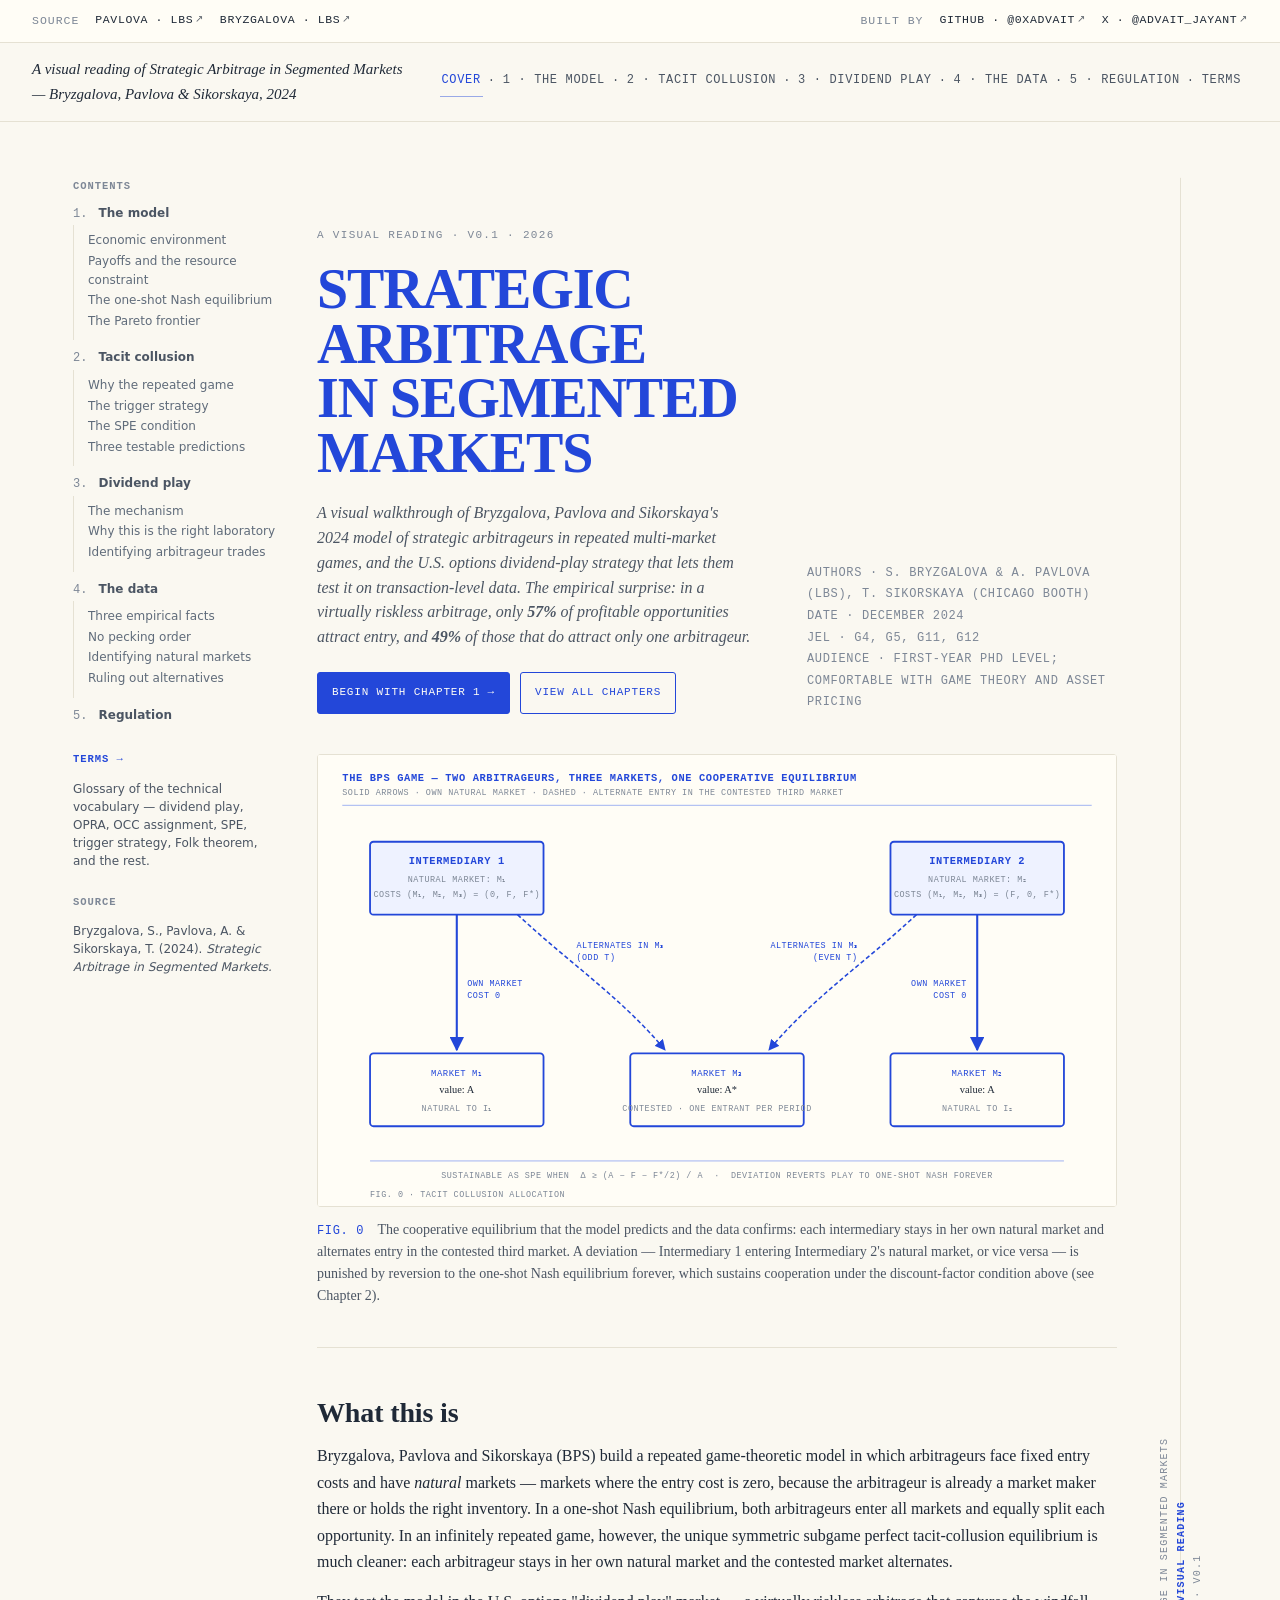
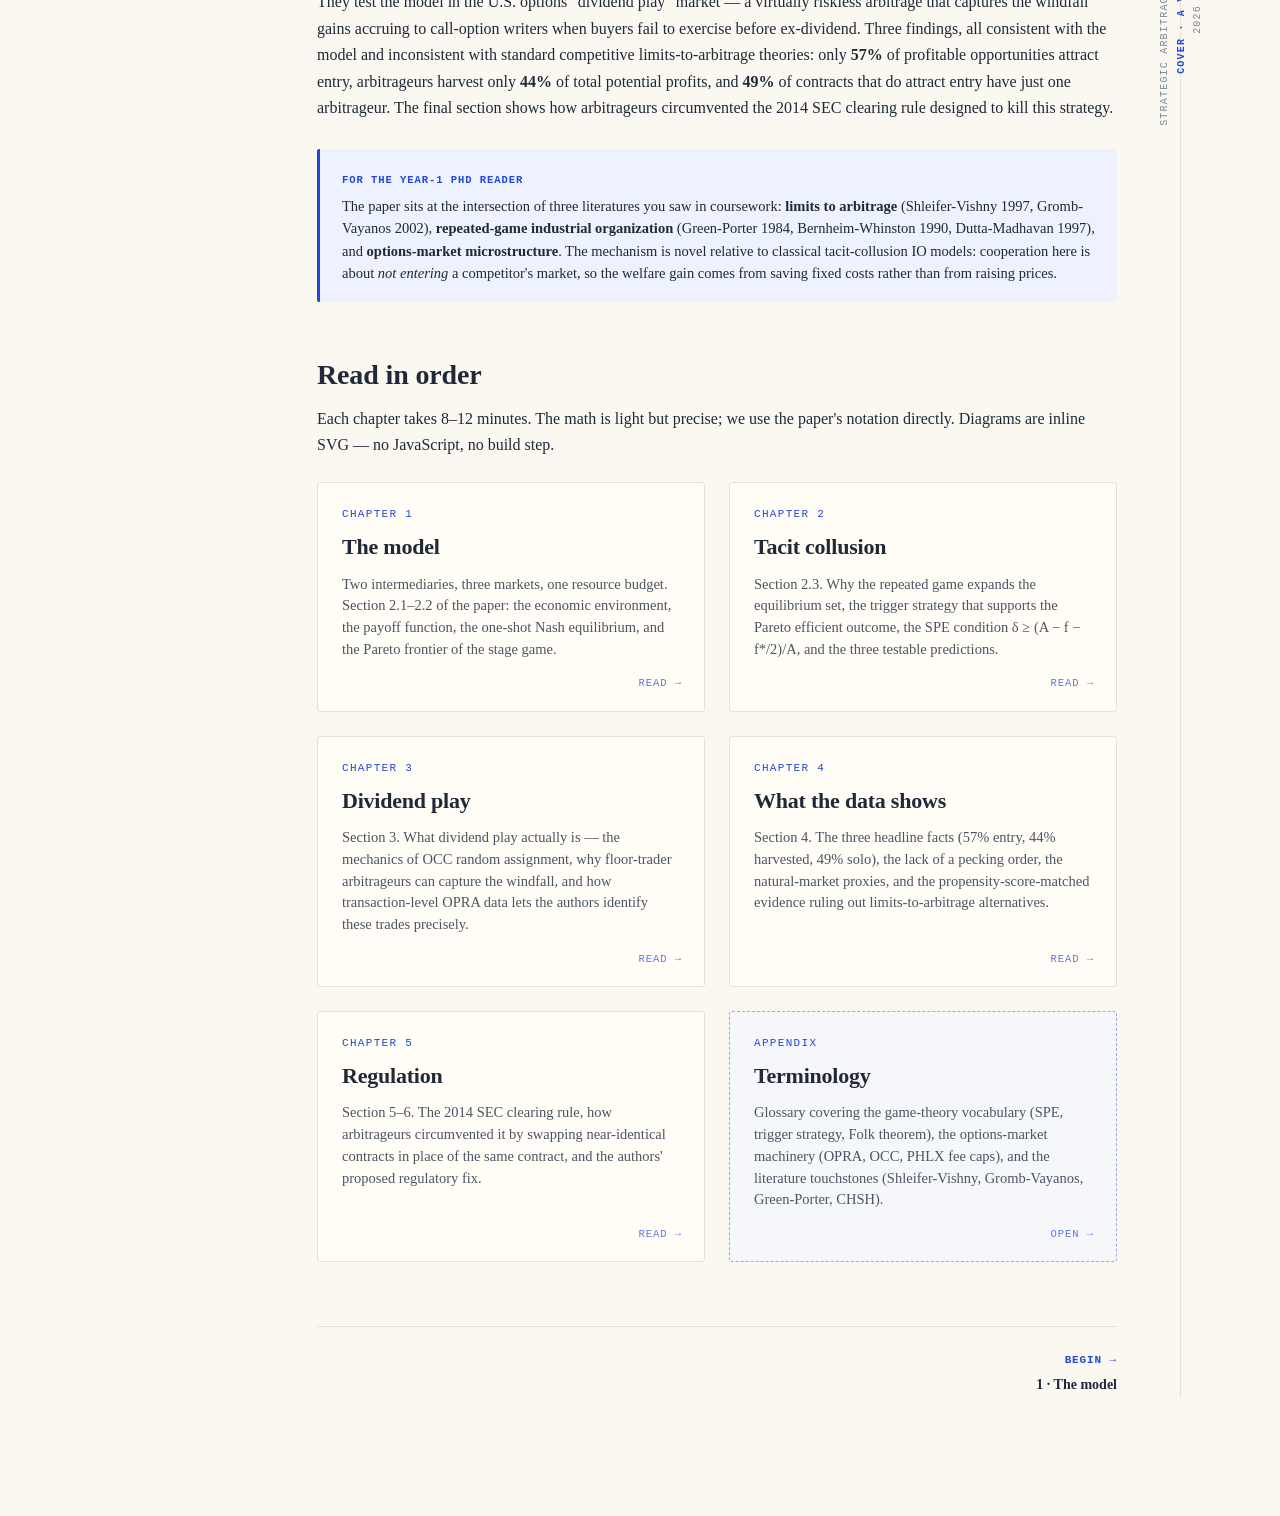
==== commit e0855c06: "Improve responsive visual essay polish" ====
--- a/index.html
+++ b/index.html
@@ -3,10 +3,12 @@
 <head>
 <meta charset="utf-8" />
 <meta name="viewport" content="width=device-width, initial-scale=1" />
+<meta name="description" content="A visual walkthrough of Bryzgalova, Pavlova and Sikorskaya’s Strategic Arbitrage in Segmented Markets, with diagrams, glossary, and chapter-by-chapter explanation." />
 <title>Strategic Arbitrage in Segmented Markets — A Visual Reading of Bryzgalova, Pavlova & Sikorskaya 2024</title>
 <link rel="stylesheet" href="styles.css" />
 </head>
 <body>
+<a class="skip-link" href="#main">Skip to content</a>
 
 <div class="linkbar">
   <div class="group">
@@ -23,18 +25,18 @@
 
 <header class="topbar">
   <div class="brand">A visual reading of <em>Strategic Arbitrage in Segmented Markets</em> — Bryzgalova, Pavlova &amp; Sikorskaya, 2024</div>
-  <div class="crumbs">
-    <a href="index.html" class="current">Cover</a> ·
+  <nav class="crumbs" aria-label="Chapters">
+    <a href="index.html" class="current" aria-current="page">Cover</a> ·
     <a href="chapter-1.html">1 · The model</a> ·
     <a href="chapter-2.html">2 · Tacit collusion</a> ·
     <a href="chapter-3.html">3 · Dividend play</a> ·
     <a href="chapter-4.html">4 · The data</a> ·
     <a href="chapter-5.html">5 · Regulation</a> ·
     <a href="terminology.html">Terms</a>
-  </div>
+  </nav>
 </header>
 
-<main class="shell">
+<main id="main" class="shell">
 
   <aside class="toc">
     <h3>Contents</h3>
@@ -95,6 +97,10 @@
           <div class="sub">
             A visual walkthrough of Bryzgalova, Pavlova and Sikorskaya's 2024 model of strategic arbitrageurs in repeated multi-market games, and the U.S. options dividend-play strategy that lets them test it on transaction-level data. The empirical surprise: in a virtually riskless arbitrage, only <strong>57%</strong> of profitable opportunities attract entry, and <strong>49%</strong> of those that do attract only one arbitrageur.
           </div>
+          <div class="hero-actions" aria-label="Primary reading actions">
+            <a class="button-primary" href="chapter-1.html">Begin with Chapter 1 <span aria-hidden="true">→</span></a>
+            <a class="button-secondary" href="#read-order">View all chapters</a>
+          </div>
         </div>
         <div class="meta">
           Authors · S. Bryzgalova &amp; A. Pavlova (LBS), T. Sikorskaya (Chicago Booth)<br/>
@@ -106,7 +112,10 @@
 
       <!-- HERO: three-market schematic showing the tacit-collusion allocation -->
       <figure class="heroart">
-        <svg class="diag" viewBox="0 0 920 520" xmlns="http://www.w3.org/2000/svg">
+        <div class="figure-canvas" tabindex="0" aria-label="Scrollable diagram">
+        <svg class="diag" viewBox="0 0 920 520" xmlns="http://www.w3.org/2000/svg" role="img" aria-labelledby="fig-0-title fig-0-desc">
+          <title id="fig-0-title">Tacit-collusion allocation in the BPS three-market game</title>
+          <desc id="fig-0-desc">Two intermediaries stay in their own natural markets while alternating entry into a contested third market, with deviations punished by reversion to Nash play.</desc>
           <defs>
             <marker id="cov-arr" viewBox="0 0 10 10" refX="9" refY="5" markerWidth="7" markerHeight="7" orient="auto">
               <path d="M 0 0 L 10 5 L 0 10 z" class="fill"/>
@@ -183,6 +192,7 @@
 
           <text x="60" y="510" class="lbl-soft">FIG. 0 · TACIT COLLUSION ALLOCATION</text>
         </svg>
+        </div>
         <figcaption><span class="figno">FIG. 0</span> The cooperative equilibrium that the model predicts and the data confirms: each intermediary stays in her own natural market and alternates entry in the contested third market. A deviation — Intermediary 1 entering Intermediary 2's natural market, or vice versa — is punished by reversion to the one-shot Nash equilibrium forever, which sustains cooperation under the discount-factor condition above (see Chapter 2).</figcaption>
       </figure>
     </div>
@@ -202,7 +212,7 @@
       </p>
     </div>
 
-    <h2>Read in order</h2>
+    <h2 id="read-order">Read in order</h2>
     <p>
       Each chapter takes 8–12 minutes. The math is light but precise; we use the paper's notation directly. Diagrams are inline SVG — no JavaScript, no build step.
     </p>
@@ -212,31 +222,37 @@
         <div class="num">Chapter 1</div>
         <div class="name">The model</div>
         <div class="blurb">Two intermediaries, three markets, one resource budget. Section 2.1–2.2 of the paper: the economic environment, the payoff function, the one-shot Nash equilibrium, and the Pareto frontier of the stage game.</div>
+        <span class="card-arrow" aria-hidden="true">Read →</span>
       </a>
       <a class="chapter-card" href="chapter-2.html">
         <div class="num">Chapter 2</div>
         <div class="name">Tacit collusion</div>
         <div class="blurb">Section 2.3. Why the repeated game expands the equilibrium set, the trigger strategy that supports the Pareto efficient outcome, the SPE condition δ ≥ (A − f − f*/2)/A, and the three testable predictions.</div>
+        <span class="card-arrow" aria-hidden="true">Read →</span>
       </a>
       <a class="chapter-card" href="chapter-3.html">
         <div class="num">Chapter 3</div>
         <div class="name">Dividend play</div>
         <div class="blurb">Section 3. What dividend play actually is — the mechanics of OCC random assignment, why floor-trader arbitrageurs can capture the windfall, and how transaction-level OPRA data lets the authors identify these trades precisely.</div>
+        <span class="card-arrow" aria-hidden="true">Read →</span>
       </a>
       <a class="chapter-card" href="chapter-4.html">
         <div class="num">Chapter 4</div>
         <div class="name">What the data shows</div>
         <div class="blurb">Section 4. The three headline facts (57% entry, 44% harvested, 49% solo), the lack of a pecking order, the natural-market proxies, and the propensity-score-matched evidence ruling out limits-to-arbitrage alternatives.</div>
+        <span class="card-arrow" aria-hidden="true">Read →</span>
       </a>
       <a class="chapter-card" href="chapter-5.html">
         <div class="num">Chapter 5</div>
         <div class="name">Regulation</div>
         <div class="blurb">Section 5–6. The 2014 SEC clearing rule, how arbitrageurs circumvented it by swapping near-identical contracts in place of the same contract, and the authors' proposed regulatory fix.</div>
-      </a>
-      <a class="chapter-card" href="terminology.html" style="background: var(--blue-tint); border-color: var(--blue-soft);">
+        <span class="card-arrow" aria-hidden="true">Read →</span>
+      </a>
+      <a class="chapter-card appendix-card" href="terminology.html">
         <div class="num">Appendix</div>
         <div class="name">Terminology</div>
         <div class="blurb">Glossary covering the game-theory vocabulary (SPE, trigger strategy, Folk theorem), the options-market machinery (OPRA, OCC, PHLX fee caps), and the literature touchstones (Shleifer-Vishny, Gromb-Vayanos, Green-Porter, CHSH).</div>
+        <span class="card-arrow" aria-hidden="true">Open →</span>
       </a>
     </div>
 
--- a/styles.css
+++ b/styles.css
@@ -4,7 +4,7 @@
   --paper: #fffdf6;
   --ink: #1f2937;
   --ink-soft: #4b5563;
-  --ink-faint: #9ca3af;
+  --ink-faint: #7d8796;
   --rule: #e5e1d3;
   --blue: #2347d9;
   --blue-soft: #5b7cf5;
@@ -19,9 +19,29 @@
 
 * { box-sizing: border-box; }
 
+.skip-link {
+  position: fixed;
+  left: 16px;
+  top: 12px;
+  z-index: 1000;
+  transform: translateY(-140%);
+  background: var(--blue);
+  color: var(--paper);
+  border: 1px solid var(--blue);
+  border-radius: 3px;
+  padding: 8px 12px;
+  font-family: var(--mono);
+  font-size: 11px;
+  letter-spacing: 0.08em;
+  text-transform: uppercase;
+  transition: transform .16s ease;
+}
+.skip-link:focus { transform: translateY(0); text-decoration: none; }
+
 html, body {
   margin: 0;
   padding: 0;
+  overflow-x: hidden;
   background: var(--bg);
   color: var(--ink);
   font-family: var(--serif);
@@ -32,6 +52,8 @@
 
 a { color: var(--blue); text-decoration: none; }
 a:hover { text-decoration: underline; }
+a:focus-visible { outline: 2px solid var(--blue-soft); outline-offset: 3px; border-radius: 2px; }
+img, svg { max-width: 100%; }
 
 /* ---------- credits strip (above topbar) ---------- */
 .linkbar {
@@ -42,8 +64,8 @@
   justify-content: space-between;
   align-items: center;
   font-family: var(--mono);
-  font-size: 10.5px;
-  letter-spacing: 0.08em;
+  font-size: 11.5px;
+  letter-spacing: 0.055em;
   text-transform: uppercase;
   color: var(--ink-faint);
   flex-wrap: wrap;
@@ -51,17 +73,20 @@
 }
 .linkbar .group {
   display: flex;
-  gap: 14px;
+  gap: 16px;
   flex-wrap: wrap;
   align-items: center;
   margin: 0; /* override scoped `.group` rules on terminology.html */
 }
 .linkbar .lbl-tag {
   color: var(--ink-faint);
-  letter-spacing: 0.12em;
+  letter-spacing: 0.085em;
 }
 .linkbar a {
-  color: var(--ink-soft);
+  color: var(--ink);
+  display: inline-flex;
+  align-items: center;
+  min-height: 28px;
   border-bottom: 1px solid transparent;
   transition: color .15s, border-color .15s;
 }
@@ -71,14 +96,14 @@
   text-decoration: none;
 }
 .linkbar .arrow {
-  font-size: 9px;
+  font-size: 10px;
   margin-left: 2px;
   opacity: 0.7;
 }
 @media (max-width: 720px) {
   .linkbar {
     padding: 8px 16px;
-    font-size: 10px;
+    font-size: 10.5px;
     flex-direction: column;
     align-items: flex-start;
     gap: 6px;
@@ -87,7 +112,7 @@
   .linkbar .arrow { display: none; }
 }
 @media (max-width: 540px) {
-  .linkbar { font-size: 9.5px; }
+  .linkbar { font-size: 10.5px; }
   .linkbar .group { gap: 8px; row-gap: 4px; }
 }
 
@@ -102,10 +127,11 @@
   display: flex;
   justify-content: space-between;
   align-items: center;
-  font-family: var(--mono);
-  font-size: 11px;
-  text-transform: uppercase;
-  letter-spacing: 0.08em;
+  gap: 24px;
+  font-family: var(--mono);
+  font-size: 12px;
+  text-transform: uppercase;
+  letter-spacing: 0.055em;
   color: var(--ink-soft);
 }
 .topbar .brand {
@@ -115,23 +141,32 @@
   color: var(--ink);
   text-transform: none;
   letter-spacing: 0;
-}
-.topbar .crumbs a { color: var(--ink-soft); margin: 0 6px; }
-.topbar .crumbs a.current { color: var(--blue); }
+  flex: 1 1 380px;
+  max-width: min(52vw, 640px);
+}
+.topbar .crumbs { text-align: right; display: flex; align-items: center; justify-content: flex-end; flex: 0 1 auto; white-space: nowrap; overflow-x: auto; -webkit-overflow-scrolling: touch; }
+.topbar .crumbs a { color: var(--ink-soft); margin: 0 5px; display: inline-flex; align-items: center; min-height: 30px; padding: 0 2px; border-bottom: 1px solid transparent; }
+.topbar .crumbs a.current,
+.topbar .crumbs a[aria-current="page"] { color: var(--blue); border-bottom-color: color-mix(in srgb, var(--blue) 45%, transparent); }
+.topbar .crumbs a:hover { color: var(--blue); border-bottom-color: currentColor; text-decoration: none; }
 
 /* ---------- layout ---------- */
 .shell {
   display: grid;
-  grid-template-columns: 240px 1fr 60px;
-  gap: 56px;
-  max-width: 1340px;
+  grid-template-columns: 210px minmax(0, 800px) 30px;
+  gap: 34px;
+  max-width: 1190px;
   margin: 0 auto;
-  padding: 60px 32px 120px;
-}
-
-@media (max-width: 900px) {
-  .shell { grid-template-columns: 1fr; gap: 20px; padding: 20px 14px 56px; }
-  .toc { position: static !important; max-height: none !important; padding-bottom: 14px; border-bottom: 1px solid var(--rule); }
+  padding: 56px 28px 120px;
+}
+
+@media (max-width: 1100px) {
+  .shell { grid-template-columns: minmax(0, 1fr); gap: 20px; padding: 20px 14px 56px; }
+  .content { grid-row: 1; }
+  .toc { grid-row: 2; }
+  .toc { position: static !important; max-height: none !important; width: 100%; min-width: 0; padding: 12px 0 16px; border-bottom: 1px solid var(--rule); overflow-x: hidden; }
+  .toc ol, .toc ul { margin-bottom: 16px; }
+  .toc a { display: inline-flex; align-items: center; min-height: 28px; }
   .margin-tag { display: none; }
   .topbar {
     padding: 10px 14px;
@@ -139,9 +174,9 @@
     align-items: flex-start;
     gap: 6px;
   }
-  .topbar .brand { font-size: 12.5px; line-height: 1.35; }
+  .topbar .brand { font-size: 12.5px; line-height: 1.35; max-width: none; flex: 0 1 auto; }
   .topbar .crumbs {
-    font-size: 10px;
+    font-size: 10.5px;
     line-height: 1.6;
     display: flex;
     flex-wrap: wrap;
@@ -160,10 +195,10 @@
   .content .deck { font-size: 17px; max-width: 100%; line-height: 1.45; }
   .content h2 { font-size: 22px; margin-top: 30px; line-height: 1.2; }
   .content h3 { font-size: 17px; }
-  .content { max-width: 100%; font-size: 16px; line-height: 1.65; }
+  .content { max-width: 100%; min-width: 0; font-size: 16px; line-height: 1.65; }
   .chapters { grid-template-columns: 1fr; gap: 12px; }
   .chapters .chapter-card { padding: 16px 18px; }
-  .chapters .chapter-card .num { font-size: 10px; }
+  .chapters .chapter-card .num { font-size: 10.5px; }
   .chapters .chapter-card .name { font-size: 18px; margin: 4px 0 6px; }
   .chapters .chapter-card .blurb { font-size: 13.5px; line-height: 1.5; }
   .chapters .chapter-card[href="terminology.html"] { grid-column: auto !important; }
@@ -194,7 +229,7 @@
   /* Linkbar: stack groups on phone */
   .linkbar {
     padding: 8px 14px;
-    font-size: 10px;
+    font-size: 10.5px;
     flex-direction: column;
     align-items: flex-start;
     gap: 6px;
@@ -212,29 +247,13 @@
   .term .name { font-size: 16px; }
   .term .body { font-size: 14px; }
   .topbar { padding: 8px 12px; }
-  .topbar .crumbs { font-size: 9.5px; }
+  .topbar .crumbs { font-size: 10.5px; }
   .topbar .brand { font-size: 12px; }
-  .linkbar { font-size: 9.5px; }
+  .linkbar { font-size: 10.5px; }
   .linkbar .group { gap: 10px; row-gap: 4px; }
   .diag .lbl, .diag .lbl-soft { font-size: 13px; }
   .diag .lbl-big { font-size: 14.5px; }
   .diag .body { font-size: 13.5px; }
-}
-  .cover .title { font-size: 28px; }
-  .content h1 { font-size: 26px; }
-  .content h1 .num { font-size: 14px; margin-bottom: 10px; }
-  .content h2 { font-size: 19px; }
-  .content { font-size: 14.5px; }
-  .term { grid-template-columns: 1fr; }
-  .term .name { font-size: 16px; }
-  .term .body { font-size: 13.5px; }
-  /* further-shrunk topbar/crumbs on very narrow phones */
-  .topbar { padding: 8px 12px; }
-  .topbar .crumbs { font-size: 9px; }
-  .topbar .brand { font-size: 11.5px; }
-  /* keep figures readable but accept the swipe */
-  figure svg { min-width: 700px; }
-  .cover .heroart svg { min-width: 700px; }
 }
 
 /* ---------- TOC sidebar ---------- */
@@ -243,7 +262,7 @@
   top: 80px;
   align-self: start;
   font-family: var(--sans);
-  font-size: 12.5px;
+  font-size: 12px;
   line-height: 1.55;
   max-height: calc(100vh - 100px);
   overflow-y: auto;
@@ -251,7 +270,7 @@
 .toc h3 {
   font-family: var(--mono);
   font-size: 10.5px;
-  letter-spacing: 0.12em;
+  letter-spacing: 0.09em;
   text-transform: uppercase;
   color: var(--ink-faint);
   margin: 0 0 8px;
@@ -268,8 +287,10 @@
   margin-bottom: 6px;
 }
 .toc ol > li > a {
-  color: var(--ink);
+  color: var(--ink-soft);
   font-weight: 600;
+  display: inline-block;
+  padding: 2px 0;
 }
 .toc ol > li > a::before {
   content: counter(chap) ". ";
@@ -285,12 +306,14 @@
   border-left: 1px solid var(--rule);
 }
 .toc ul li { margin: 2px 0; }
-.toc ul li a { color: var(--ink-soft); font-weight: 400; }
-.toc a.active { color: var(--blue); }
+.toc ul li a { color: #5f6b7a; font-weight: 400; }
+.toc a.active { color: var(--blue); font-weight: 700; }
+.toc a.active::after { content: ""; display: inline-block; width: 20px; border-top: 1px solid currentColor; margin-left: 8px; transform: translateY(-3px); }
 
 /* ---------- main content ---------- */
 .content {
-  max-width: 760px;
+  max-width: 800px;
+  min-width: 0;
   font-feature-settings: "kern", "liga";
 }
 
@@ -362,8 +385,21 @@
 
 /* ---------- figures ---------- */
 figure {
-  margin: 40px 0 36px;
+  margin: 42px 0 38px;
+  min-width: 0;
   padding: 0;
+}
+.figure-canvas {
+  width: 100%;
+  min-width: 0;
+  overflow-x: auto;
+  -webkit-overflow-scrolling: touch;
+  scrollbar-color: color-mix(in srgb, var(--blue) 45%, var(--rule)) transparent;
+  border-radius: 4px;
+}
+.figure-canvas:focus-visible {
+  outline: 2px solid var(--blue-soft);
+  outline-offset: 4px;
 }
 figure svg {
   display: block;
@@ -371,24 +407,26 @@
   height: auto;
   background: var(--paper);
   border: 1px solid var(--rule);
-  border-radius: 2px;
+  border-radius: 4px;
 }
 figcaption {
-  font-family: var(--mono);
-  font-size: 11px;
-  text-transform: uppercase;
-  letter-spacing: 0.08em;
+  font-family: var(--serif);
+  font-size: 14px;
   color: var(--ink-soft);
-  margin-top: 10px;
-  line-height: 1.5;
+  margin-top: 12px;
+  line-height: 1.58;
 }
 figcaption .figno {
   color: var(--blue);
-  margin-right: 8px;
+  margin-right: 10px;
+  font-family: var(--mono);
+  font-size: 12px;
+  text-transform: uppercase;
+  letter-spacing: 0.055em;
 }
 figcaption .desc {
   font-family: var(--serif);
-  font-size: 13px;
+  font-size: 14px;
   color: var(--ink-soft);
   text-transform: none;
   letter-spacing: 0;
@@ -410,8 +448,8 @@
 .callout .tag {
   display: inline-block;
   font-family: var(--mono);
-  font-size: 10px;
-  letter-spacing: 0.12em;
+  font-size: 10.5px;
+  letter-spacing: 0.09em;
   text-transform: uppercase;
   color: var(--blue);
   font-weight: 600;
@@ -499,11 +537,50 @@
   font-style: italic;
   margin-bottom: 18px;
 }
+.hero-actions {
+  display: flex;
+  flex-wrap: wrap;
+  gap: 10px;
+  margin-top: 22px;
+}
+.button-primary,
+.button-secondary {
+  display: inline-flex;
+  align-items: center;
+  justify-content: center;
+  gap: 7px;
+  min-height: 42px;
+  padding: 10px 14px;
+  border: 1px solid var(--blue);
+  border-radius: 3px;
+  font-family: var(--mono);
+  font-size: 11px;
+  letter-spacing: 0.075em;
+  line-height: 1;
+  text-transform: uppercase;
+  transition: background .16s, color .16s, border-color .16s, transform .16s;
+}
+.button-primary { background: var(--blue); color: var(--paper); }
+.button-secondary { background: transparent; color: var(--blue); }
+.button-primary:hover,
+.button-primary:focus-visible {
+  background: var(--ink);
+  border-color: var(--ink);
+  color: var(--paper);
+  text-decoration: none;
+  transform: translateY(-1px);
+}
+.button-secondary:hover,
+.button-secondary:focus-visible {
+  background: var(--blue-tint);
+  text-decoration: none;
+  transform: translateY(-1px);
+}
 .cover .meta {
   font-family: var(--mono);
-  font-size: 11px;
-  text-transform: uppercase;
-  letter-spacing: 0.08em;
+  font-size: 12px;
+  text-transform: uppercase;
+  letter-spacing: 0.055em;
   color: var(--ink-faint);
   line-height: 1.8;
 }
@@ -519,7 +596,7 @@
   border: 1px solid var(--rule);
   border-radius: 2px;
 }
-@media (max-width: 900px) {
+@media (max-width: 1100px) {
   .cover .header-block {
     grid-template-columns: 1fr;
     gap: 24px;
@@ -543,9 +620,17 @@
   text-decoration: none;
   color: var(--ink);
   display: block;
-  transition: border-color .15s, transform .15s;
-}
-.chapter-card:hover { border-color: var(--blue); transform: translateY(-2px); text-decoration: none; }
+  position: relative;
+  padding-bottom: 50px;
+  transition: border-color .16s, box-shadow .16s, transform .16s, background .16s;
+}
+.chapter-card:hover { border-color: var(--blue); background: #fffefa; box-shadow: 0 10px 24px rgba(35, 71, 217, 0.10); transform: translateY(-3px); text-decoration: none; }
+.chapter-card:focus-visible { box-shadow: 0 0 0 3px rgba(91, 124, 245, 0.24); }
+.appendix-card {
+  background: color-mix(in srgb, var(--blue-tint) 55%, var(--paper));
+  border-style: dashed;
+  border-color: color-mix(in srgb, var(--blue-soft) 55%, var(--rule));
+}
 .chapter-card .num {
   font-family: var(--mono);
   font-size: 11px;
@@ -561,10 +646,24 @@
   letter-spacing: -0.01em;
 }
 .chapter-card .blurb {
-  font-size: 14px;
+  font-size: 14.5px;
   color: var(--ink-soft);
   line-height: 1.5;
 }
+.card-arrow {
+  position: absolute;
+  right: 22px;
+  bottom: 18px;
+  font-family: var(--mono);
+  font-size: 10.5px;
+  letter-spacing: 0.09em;
+  text-transform: uppercase;
+  color: var(--blue);
+  opacity: 0.72;
+  transition: transform .16s, opacity .16s;
+}
+.chapter-card:hover .card-arrow,
+.chapter-card:focus-visible .card-arrow { opacity: 1; transform: translateX(3px); }
 
 /* ---------- nav strip at bottom of chapters ---------- */
 .pagenav {
@@ -580,6 +679,15 @@
 }
 .pagenav a {
   color: var(--ink-soft);
+  min-height: 32px;
+  border-bottom: 1px solid transparent;
+  transition: color .16s, border-color .16s, transform .16s;
+}
+.pagenav a:hover { color: var(--blue); border-bottom-color: currentColor; transform: translateY(-1px); text-decoration: none; }
+.pagenav a:last-child {
+  text-align: right;
+  color: var(--blue);
+  font-weight: 600;
 }
 .pagenav a .nm {
   display: block;
@@ -600,22 +708,37 @@
   --d-orange: #f6802b;
   --d-green: #2f8f5b;
   --d-text: #1f2937;
-  --d-mute: #9ca3af;
+  --d-mute: #7d8796;
 }
 .diag .stroke    { stroke: var(--d-stroke); fill: none; stroke-width: 1.2; }
-.diag .stroke-2  { stroke: var(--d-stroke); fill: none; stroke-width: 1.8; }
+.diag .stroke-2  { stroke: var(--d-stroke); fill: none; stroke-width: 2.1; }
 .diag .stroke-soft { stroke: var(--d-stroke-soft); fill: none; stroke-width: 1; }
 .diag .fill      { fill: var(--d-stroke); }
 .diag .fill-soft { fill: var(--d-fill); }
 .diag .fill-orange { fill: var(--d-orange); }
 .diag .fill-green  { fill: var(--d-green); }
-.diag .lead      { stroke: var(--d-stroke); fill: none; stroke-width: 0.8; stroke-dasharray: 0; }
+.diag .lead      { stroke: var(--d-stroke); fill: none; stroke-width: 1; stroke-dasharray: 0; }
 .diag .dashed    { stroke: var(--d-stroke); fill: none; stroke-width: 0.8; stroke-dasharray: 3 3; }
 .diag .grid      { stroke: #d8e0f5; fill: none; stroke-width: 0.5; }
-.diag .lbl       { font-family: var(--mono); font-size: 9.5px; fill: var(--d-stroke); letter-spacing: 0.06em; text-transform: uppercase; }
-.diag .lbl-soft  { font-family: var(--mono); font-size: 9px; fill: var(--d-mute); letter-spacing: 0.06em; text-transform: uppercase; }
-.diag .lbl-big   { font-family: var(--mono); font-size: 11px; fill: var(--d-stroke); letter-spacing: 0.06em; text-transform: uppercase; font-weight: 600; }
-.diag .body      { font-family: "Iowan Old Style", Palatino, Georgia, serif; font-size: 11px; fill: var(--d-text); }
+.diag .lbl       { font-family: var(--mono); font-size: 10.25px; fill: var(--d-stroke); letter-spacing: 0.06em; text-transform: uppercase; }
+.diag .lbl-soft  { font-family: var(--mono); font-size: 9.75px; fill: var(--d-mute); letter-spacing: 0.06em; text-transform: uppercase; }
+.diag .lbl-big   { font-family: var(--mono); font-size: 12px; fill: var(--d-stroke); letter-spacing: 0.06em; text-transform: uppercase; font-weight: 600; }
+.diag .body      { font-family: "Iowan Old Style", Palatino, Georgia, serif; font-size: 12px; fill: var(--d-text); }
+
+
+/* Fig. 1.2 needs denser annotation than the other diagrams. */
+.diag.pareto-frontier .lbl { font-size: 11px; letter-spacing: 0.045em; }
+.diag.pareto-frontier .lbl-soft { font-size: 10.5px; letter-spacing: 0.04em; }
+.diag.pareto-frontier .lbl-big { font-size: 13px; }
+.diag.pareto-frontier .note-box { fill: rgba(255, 253, 246, 0.92); stroke: var(--rule); stroke-width: 0.8; rx: 4; }
+.diag.pareto-frontier .frontier { stroke: var(--d-stroke); stroke-width: 3; stroke-linecap: round; stroke-linejoin: round; }
+.diag.pareto-frontier .jump { stroke: var(--d-stroke); stroke-width: 2.4; stroke-dasharray: 4 4; stroke-linecap: round; }
+
+/* Fig. 2.1 trigger strategy has tight hand-placed labels; keep its annotation compact. */
+.diag.trigger-strategy .transition-arrow { stroke: #c64545; stroke-width: 2; stroke-dasharray: 5 3; }
+.diag.trigger-strategy .punishment-loop { stroke: #c64545; stroke-width: 1.4; stroke-dasharray: 3 3; fill: none; }
+.diag.trigger-strategy .transition-label { fill: #c64545; letter-spacing: 0.035em; }
+.diag.trigger-strategy .trigger-note { fill: rgba(255, 253, 246, 0.94); stroke: #f1c8c8; stroke-width: 0.7; rx: 3; }
 
 /* ---------- bars, comparison ---------- */
 .bar-row {
@@ -675,7 +798,7 @@
 .compare li.good::before { content: "✓"; color: var(--green); }
 
 /* Late diagram/mobile overrides: keep SVG figures usable after base rules cascade. */
-@media (max-width: 900px) {
+@media (max-width: 1100px) {
   .cover { grid-template-columns: 1fr; gap: 28px; padding: 32px 0 24px; }
   .cover .title { font-size: 36px; }
   .cover .sub { font-size: 14px; }
@@ -692,7 +815,7 @@
  * Mobile overrides — appended at the end so they take precedence
  * over any earlier @media rules in the file.
  * ============================================================ */
-@media (max-width: 900px) {
+@media (max-width: 1100px) {
   figure svg { min-width: 0 !important; width: 100% !important; border-radius: 2px; }
   .cover .heroart svg { min-width: 0 !important; width: 100% !important; border-radius: 2px; }
   .cover .heroart { margin: 0 !important; overflow: visible !important; }
@@ -710,3 +833,52 @@
   .diag .lbl, .diag .lbl-soft { font-size: 13px !important; }
   .diag .lbl-big { font-size: 14.5px !important; }
 }
+
+@media (max-width: 720px) {
+  .topbar .crumbs {
+    width: 100%;
+    overflow-x: auto;
+    flex-wrap: nowrap;
+    white-space: nowrap;
+    justify-content: flex-start;
+    padding-bottom: 2px;
+    -webkit-overflow-scrolling: touch;
+  }
+  .hero-actions { display: grid; grid-template-columns: 1fr; }
+  .button-primary, .button-secondary { width: 100%; }
+  .chapter-card { padding: 16px 16px 46px; }
+  .card-arrow { left: 16px; right: auto; bottom: 15px; }
+  .figure-canvas {
+    margin-inline: -12px;
+    padding-inline: 12px;
+    border-radius: 0;
+  }
+  figure .figure-canvas > svg {
+    min-width: 680px !important;
+    max-width: none !important;
+  }
+  .heroart .figure-canvas > svg {
+    min-width: 0 !important;
+    width: 100% !important;
+    max-width: 100% !important;
+  }
+  figure:not(.heroart)::before {
+    content: "Scroll diagram horizontally →";
+    display: block;
+    margin: 0 0 6px;
+    font-family: var(--mono);
+    font-size: 10.5px;
+    letter-spacing: 0.08em;
+    text-transform: uppercase;
+    color: var(--ink-faint);
+  }
+}
+
+@media (prefers-reduced-motion: reduce) {
+  *, *::before, *::after {
+    scroll-behavior: auto !important;
+    transition-duration: 0.001ms !important;
+    animation-duration: 0.001ms !important;
+    animation-iteration-count: 1 !important;
+  }
+}
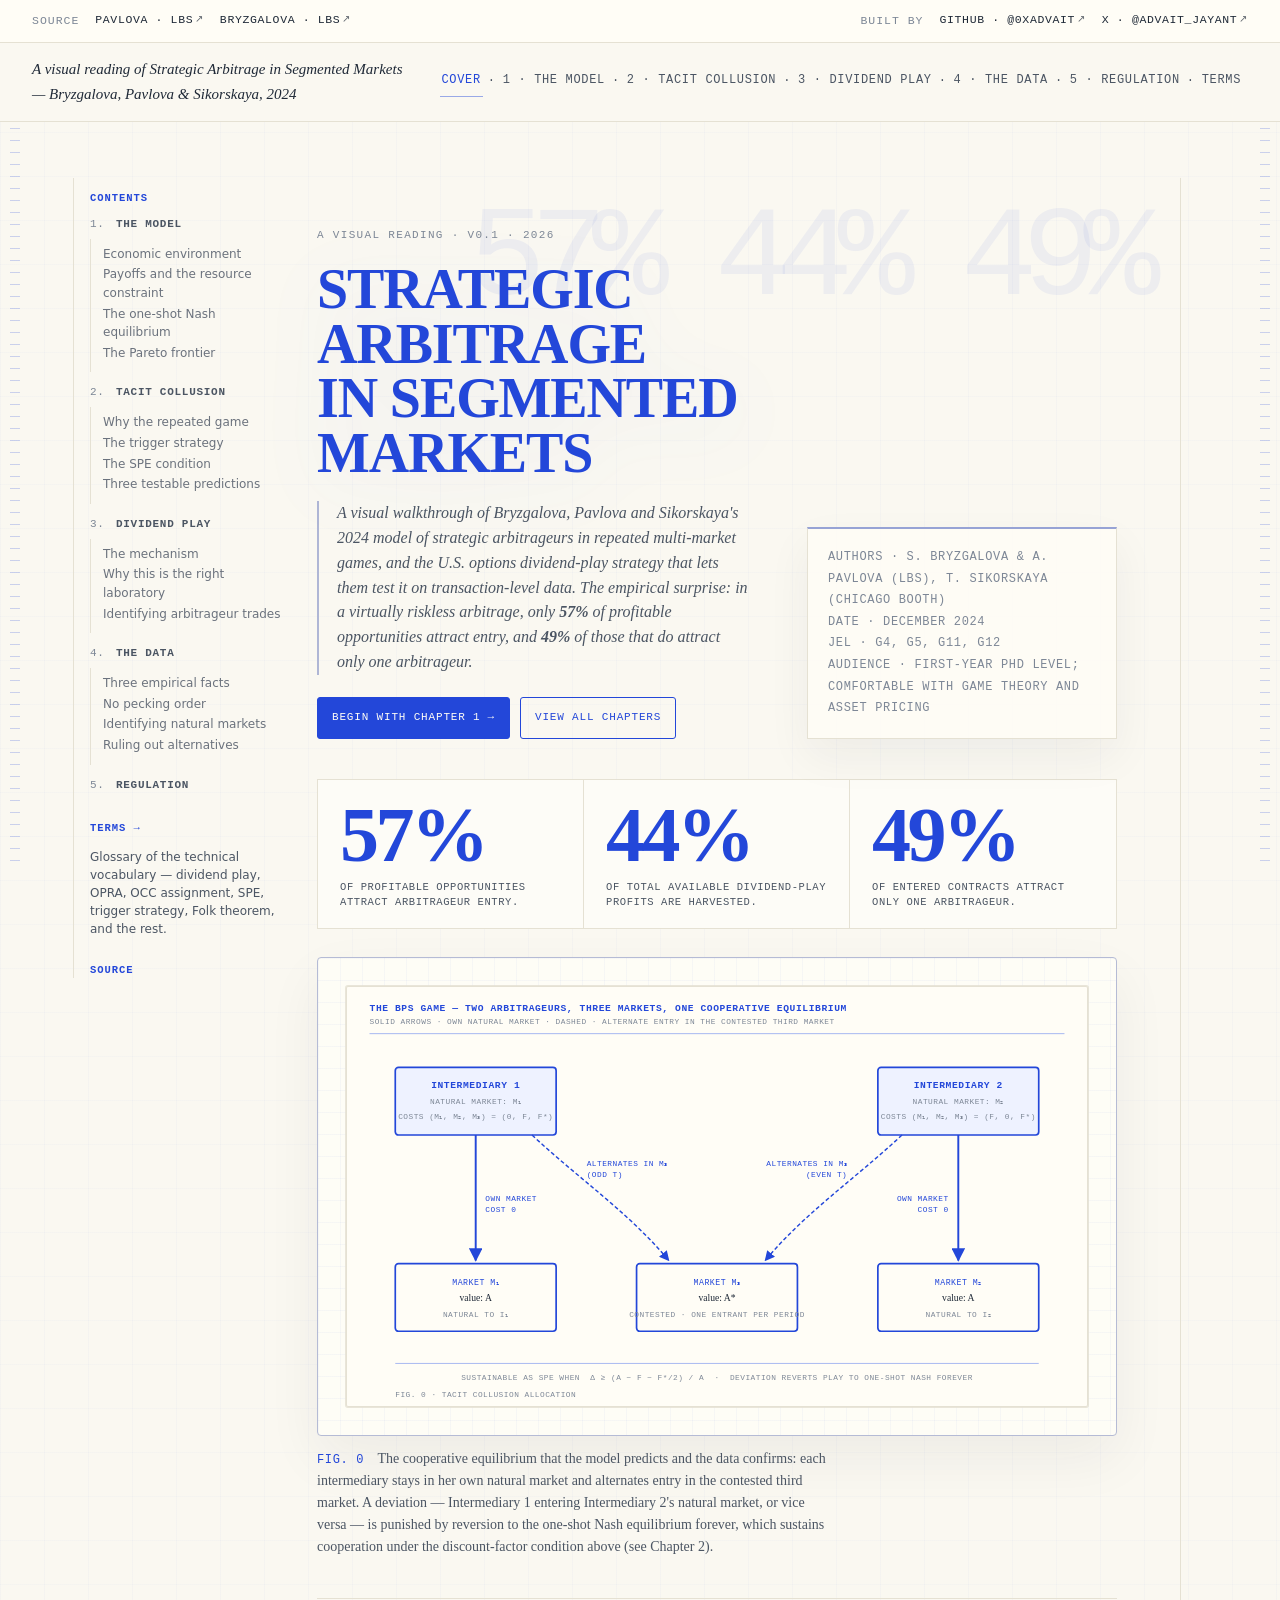
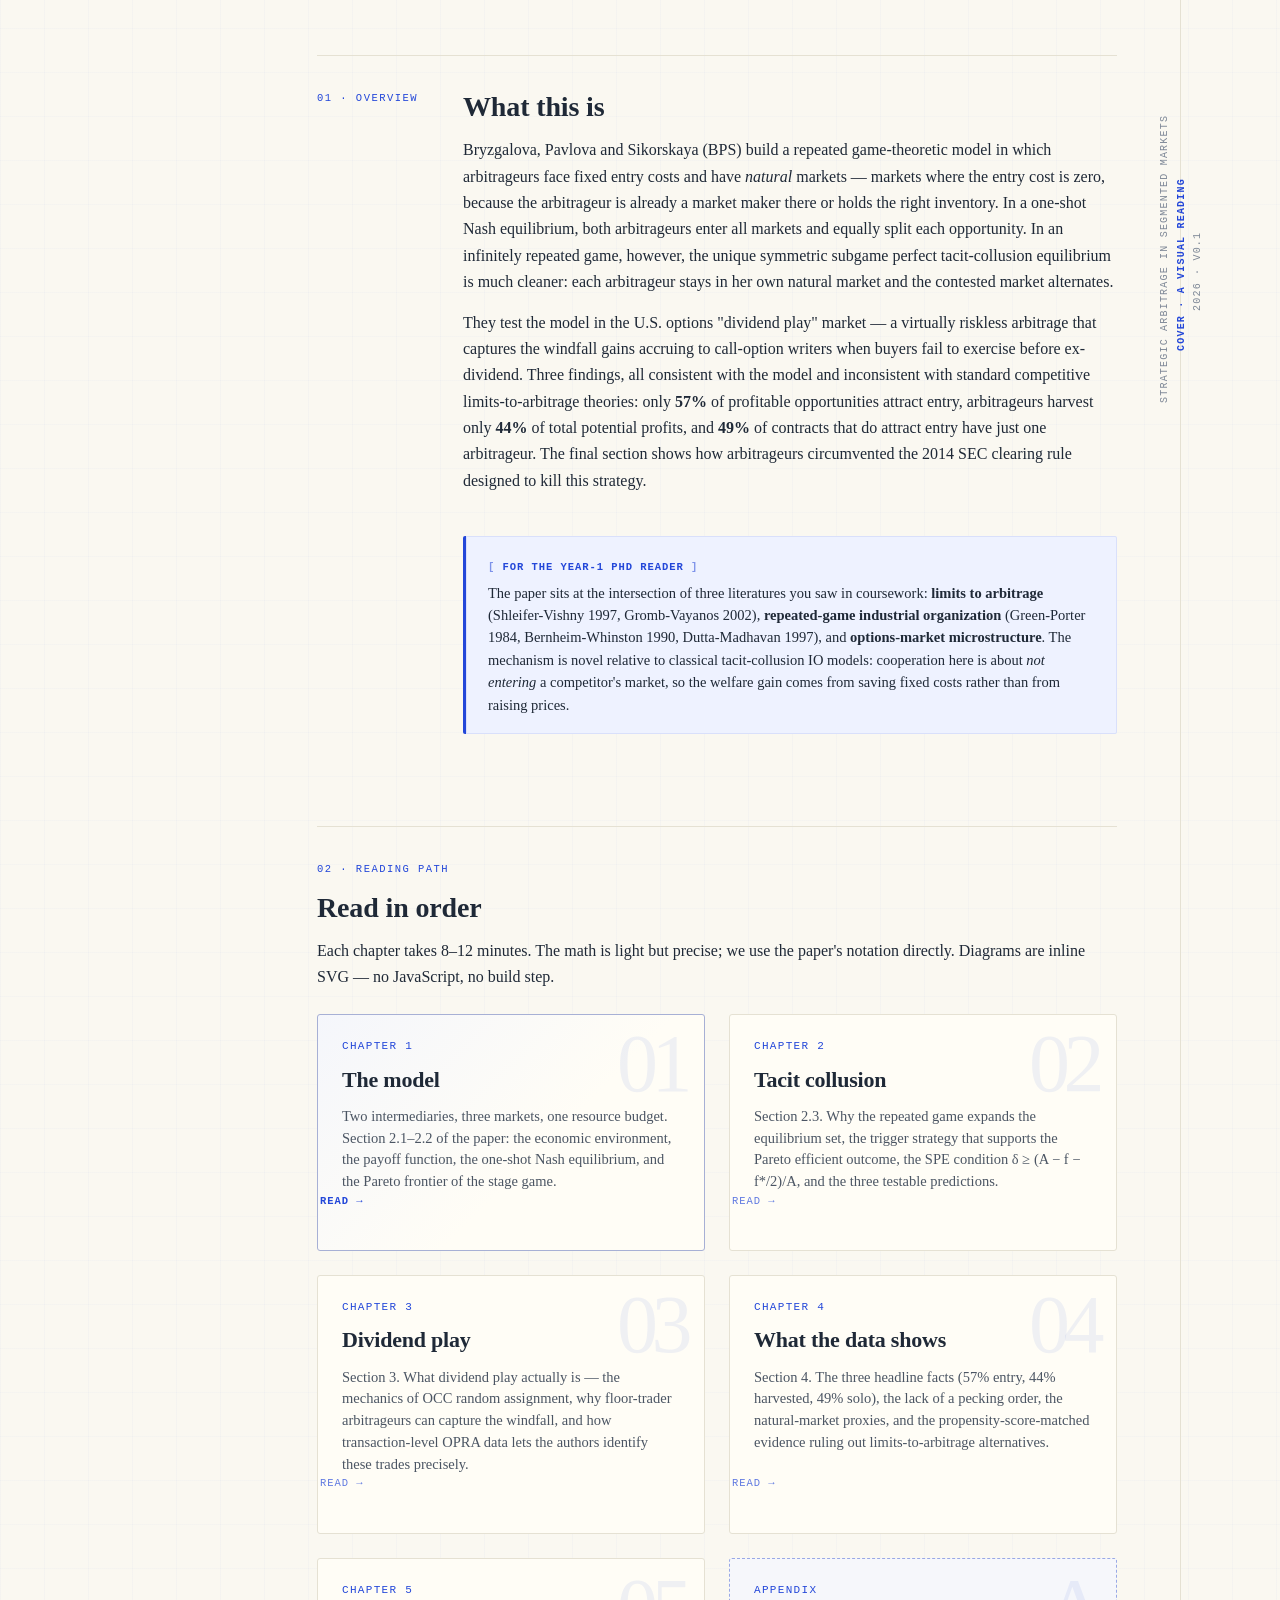
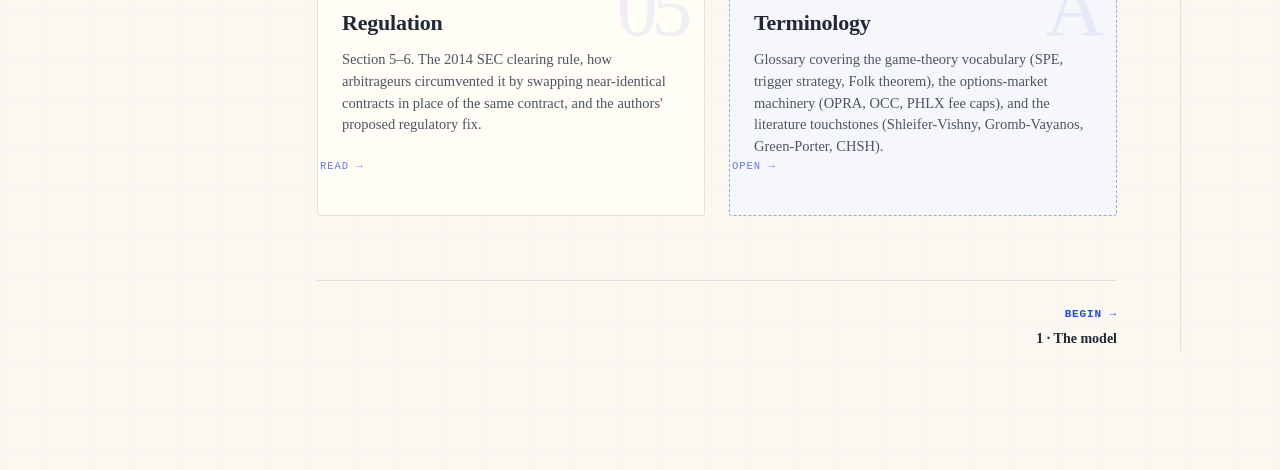
==== commit 93234652: "Elevate editorial homepage design" ====
--- a/index.html
+++ b/index.html
@@ -110,6 +110,21 @@
         </div>
       </div>
 
+      <section class="hero-metrics" aria-label="Headline empirical facts">
+        <div class="metric-card">
+          <div class="metric-value">57%</div>
+          <p>of profitable opportunities attract arbitrageur entry.</p>
+        </div>
+        <div class="metric-card">
+          <div class="metric-value">44%</div>
+          <p>of total available dividend-play profits are harvested.</p>
+        </div>
+        <div class="metric-card">
+          <div class="metric-value">49%</div>
+          <p>of entered contracts attract only one arbitrageur.</p>
+        </div>
+      </section>
+
       <!-- HERO: three-market schematic showing the tacit-collusion allocation -->
       <figure class="heroart">
         <div class="figure-canvas" tabindex="0" aria-label="Scrollable diagram">
@@ -197,7 +212,9 @@
       </figure>
     </div>
 
-    <h2 style="margin-top:32px;">What this is</h2>
+    <section class="essay-section overview-section">
+      <div class="section-kicker">01 · Overview</div>
+      <h2>What this is</h2>
     <p>
       Bryzgalova, Pavlova and Sikorskaya (BPS) build a repeated game-theoretic model in which arbitrageurs face fixed entry costs and have <em>natural</em> markets — markets where the entry cost is zero, because the arbitrageur is already a market maker there or holds the right inventory. In a one-shot Nash equilibrium, both arbitrageurs enter all markets and equally split each opportunity. In an infinitely repeated game, however, the unique symmetric subgame perfect tacit-collusion equilibrium is much cleaner: each arbitrageur stays in her own natural market and the contested market alternates.
     </p>
@@ -211,50 +228,54 @@
         The paper sits at the intersection of three literatures you saw in coursework: <strong>limits to arbitrage</strong> (Shleifer-Vishny 1997, Gromb-Vayanos 2002), <strong>repeated-game industrial organization</strong> (Green-Porter 1984, Bernheim-Whinston 1990, Dutta-Madhavan 1997), and <strong>options-market microstructure</strong>. The mechanism is novel relative to classical tacit-collusion IO models: cooperation here is about <em>not entering</em> a competitor's market, so the welfare gain comes from saving fixed costs rather than from raising prices.
       </p>
     </div>
-
-    <h2 id="read-order">Read in order</h2>
+    </section>
+
+    <section class="essay-section reading-section">
+      <div class="section-kicker">02 · Reading path</div>
+      <h2 id="read-order">Read in order</h2>
     <p>
       Each chapter takes 8–12 minutes. The math is light but precise; we use the paper's notation directly. Diagrams are inline SVG — no JavaScript, no build step.
     </p>
 
     <div class="chapters">
-      <a class="chapter-card" href="chapter-1.html">
+      <a class="chapter-card" data-number="01" href="chapter-1.html">
         <div class="num">Chapter 1</div>
         <div class="name">The model</div>
         <div class="blurb">Two intermediaries, three markets, one resource budget. Section 2.1–2.2 of the paper: the economic environment, the payoff function, the one-shot Nash equilibrium, and the Pareto frontier of the stage game.</div>
         <span class="card-arrow" aria-hidden="true">Read →</span>
       </a>
-      <a class="chapter-card" href="chapter-2.html">
+      <a class="chapter-card" data-number="02" href="chapter-2.html">
         <div class="num">Chapter 2</div>
         <div class="name">Tacit collusion</div>
         <div class="blurb">Section 2.3. Why the repeated game expands the equilibrium set, the trigger strategy that supports the Pareto efficient outcome, the SPE condition δ ≥ (A − f − f*/2)/A, and the three testable predictions.</div>
         <span class="card-arrow" aria-hidden="true">Read →</span>
       </a>
-      <a class="chapter-card" href="chapter-3.html">
+      <a class="chapter-card" data-number="03" href="chapter-3.html">
         <div class="num">Chapter 3</div>
         <div class="name">Dividend play</div>
         <div class="blurb">Section 3. What dividend play actually is — the mechanics of OCC random assignment, why floor-trader arbitrageurs can capture the windfall, and how transaction-level OPRA data lets the authors identify these trades precisely.</div>
         <span class="card-arrow" aria-hidden="true">Read →</span>
       </a>
-      <a class="chapter-card" href="chapter-4.html">
+      <a class="chapter-card" data-number="04" href="chapter-4.html">
         <div class="num">Chapter 4</div>
         <div class="name">What the data shows</div>
         <div class="blurb">Section 4. The three headline facts (57% entry, 44% harvested, 49% solo), the lack of a pecking order, the natural-market proxies, and the propensity-score-matched evidence ruling out limits-to-arbitrage alternatives.</div>
         <span class="card-arrow" aria-hidden="true">Read →</span>
       </a>
-      <a class="chapter-card" href="chapter-5.html">
+      <a class="chapter-card" data-number="05" href="chapter-5.html">
         <div class="num">Chapter 5</div>
         <div class="name">Regulation</div>
         <div class="blurb">Section 5–6. The 2014 SEC clearing rule, how arbitrageurs circumvented it by swapping near-identical contracts in place of the same contract, and the authors' proposed regulatory fix.</div>
         <span class="card-arrow" aria-hidden="true">Read →</span>
       </a>
-      <a class="chapter-card appendix-card" href="terminology.html">
+      <a class="chapter-card appendix-card" data-number="A" href="terminology.html">
         <div class="num">Appendix</div>
         <div class="name">Terminology</div>
         <div class="blurb">Glossary covering the game-theory vocabulary (SPE, trigger strategy, Folk theorem), the options-market machinery (OPRA, OCC, PHLX fee caps), and the literature touchstones (Shleifer-Vishny, Gromb-Vayanos, Green-Porter, CHSH).</div>
         <span class="card-arrow" aria-hidden="true">Open →</span>
       </a>
     </div>
+    </section>
 
     <div class="pagenav">
       <span></span>
--- a/styles.css
+++ b/styles.css
@@ -49,6 +49,40 @@
   line-height: 1.65;
   -webkit-font-smoothing: antialiased;
 }
+
+html {
+  scroll-behavior: smooth;
+  background:
+    radial-gradient(circle at 16% 0%, rgba(35, 71, 217, 0.055), transparent 28rem),
+    radial-gradient(circle at 100% 18%, rgba(246, 128, 43, 0.045), transparent 22rem),
+    var(--bg);
+}
+body {
+  background:
+    linear-gradient(90deg, rgba(35, 71, 217, 0.025) 1px, transparent 1px),
+    linear-gradient(rgba(35, 71, 217, 0.018) 1px, transparent 1px),
+    var(--bg);
+  background-size: 44px 44px;
+}
+
+@media (min-width: 1101px) {
+  html::before,
+  html::after {
+    content: "";
+    position: fixed;
+    top: 92px;
+    bottom: 38px;
+    width: 10px;
+    opacity: 0.22;
+    pointer-events: none;
+    z-index: 90;
+    background: repeating-linear-gradient(to bottom, var(--blue) 0 1px, transparent 1px 12px);
+  }
+  html::before { left: 10px; }
+  html::after { right: 10px; }
+}
+
+::selection { background: color-mix(in srgb, var(--blue) 18%, var(--paper)); }
 
 a { color: var(--blue); text-decoration: none; }
 a:hover { text-decoration: underline; }
@@ -395,7 +429,15 @@
   overflow-x: auto;
   -webkit-overflow-scrolling: touch;
   scrollbar-color: color-mix(in srgb, var(--blue) 45%, var(--rule)) transparent;
+  border: 1px solid var(--rule);
   border-radius: 4px;
+  padding: 18px;
+  background:
+    linear-gradient(rgba(35, 71, 217, 0.035) 1px, transparent 1px),
+    linear-gradient(90deg, rgba(35, 71, 217, 0.035) 1px, transparent 1px),
+    color-mix(in srgb, var(--paper) 96%, var(--blue-tint));
+  background-size: 22px 22px;
+  box-shadow: 0 22px 56px rgba(31, 41, 55, 0.06);
 }
 .figure-canvas:focus-visible {
   outline: 2px solid var(--blue-soft);
@@ -406,8 +448,9 @@
   width: 100%;
   height: auto;
   background: var(--paper);
-  border: 1px solid var(--rule);
-  border-radius: 4px;
+  border: 0;
+  border-radius: 2px;
+  box-shadow: 0 0 0 1px color-mix(in srgb, var(--rule) 82%, transparent);
 }
 figcaption {
   font-family: var(--serif);
@@ -510,6 +553,22 @@
   padding: 48px 0 40px;
   border-bottom: 1px solid var(--rule);
   margin-bottom: 48px;
+  position: relative;
+  isolation: isolate;
+}
+.cover::before {
+  content: "57% 44% 49%";
+  position: absolute;
+  right: -28px;
+  top: 30px;
+  z-index: -1;
+  font-family: var(--mono);
+  font-size: clamp(58px, 10vw, 132px);
+  line-height: 0.82;
+  letter-spacing: -0.12em;
+  color: color-mix(in srgb, var(--blue) 6%, transparent);
+  white-space: pre;
+  pointer-events: none;
 }
 .cover .header-block {
   display: grid;
@@ -583,6 +642,41 @@
   letter-spacing: 0.055em;
   color: var(--ink-faint);
   line-height: 1.8;
+  background: color-mix(in srgb, var(--paper) 86%, transparent);
+  border: 1px solid var(--rule);
+  border-top: 2px solid color-mix(in srgb, var(--blue) 40%, var(--rule));
+  padding: 18px 20px;
+  box-shadow: 0 18px 42px rgba(31, 41, 55, 0.055);
+}
+.hero-metrics {
+  display: grid;
+  grid-template-columns: repeat(3, minmax(0, 1fr));
+  border: 1px solid var(--rule);
+  background: color-mix(in srgb, var(--paper) 90%, var(--blue-tint));
+  margin: 0 0 28px;
+}
+.metric-card {
+  padding: 20px 22px 18px;
+  border-right: 1px solid var(--rule);
+  min-width: 0;
+}
+.metric-card:last-child { border-right: 0; }
+.metric-value {
+  font-family: var(--serif);
+  font-size: clamp(44px, 7vw, 78px);
+  line-height: 0.9;
+  letter-spacing: -0.045em;
+  color: var(--blue);
+  font-weight: 700;
+}
+.metric-card p {
+  margin: 10px 0 0;
+  font-family: var(--mono);
+  font-size: 10.5px;
+  line-height: 1.45;
+  letter-spacing: 0.055em;
+  text-transform: uppercase;
+  color: var(--ink-soft);
 }
 .cover .heroart {
   width: 100%;
@@ -882,3 +976,185 @@
     animation-iteration-count: 1 !important;
   }
 }
+
+
+/* ---------- editorial upgrade pass ---------- */
+.toc {
+  padding: 12px 0 12px 16px;
+  border-left: 1px solid var(--rule);
+}
+.toc h3 { color: var(--blue); }
+.toc ol > li { margin-bottom: 10px; }
+.toc ol > li > a {
+  position: relative;
+  font-family: var(--mono);
+  font-size: 11px;
+  letter-spacing: 0.065em;
+  text-transform: uppercase;
+}
+.toc ol > li > a::after {
+  content: "";
+  position: absolute;
+  left: -17px;
+  top: 50%;
+  width: 7px;
+  border-top: 1px solid transparent;
+  transition: border-color .16s, width .16s;
+}
+.toc ol > li > a:hover::after,
+.toc ol > li > a.active::after { border-top-color: var(--blue); width: 12px; }
+.toc ul { padding-left: 12px; margin-top: 4px; }
+.toc ul li a { color: color-mix(in srgb, var(--ink-soft) 82%, var(--bg)); }
+
+.content h2 {
+  border-top: 1px solid var(--rule);
+  padding-top: 22px;
+  position: relative;
+}
+.content h2::before {
+  content: "";
+  position: absolute;
+  top: -1px;
+  left: 0;
+  width: 76px;
+  border-top: 2px solid var(--blue);
+}
+.content h2 .num {
+  display: inline-flex;
+  align-items: center;
+  min-height: 24px;
+  padding: 0 8px;
+  margin-right: 10px;
+  border: 1px solid color-mix(in srgb, var(--blue) 28%, var(--rule));
+  background: color-mix(in srgb, var(--blue-tint) 62%, transparent);
+}
+.essay-section {
+  margin-top: 56px;
+  padding-top: 34px;
+  border-top: 1px solid var(--rule);
+}
+.essay-section > h2 {
+  margin-top: 0;
+  border-top: 0;
+  padding-top: 0;
+}
+.essay-section > h2::before { display: none; }
+.section-kicker {
+  font-family: var(--mono);
+  font-size: 10.5px;
+  letter-spacing: 0.14em;
+  text-transform: uppercase;
+  color: var(--blue);
+  margin-bottom: 12px;
+}
+.overview-section {
+  display: grid;
+  grid-template-columns: 120px minmax(0, 1fr);
+  column-gap: 26px;
+  align-items: start;
+}
+.overview-section .section-kicker { grid-column: 1; position: sticky; top: 116px; }
+.overview-section h2,
+.overview-section p,
+.overview-section .callout { grid-column: 2; }
+.reading-section { margin-top: 64px; }
+.callout {
+  box-shadow: inset 0 0 0 1px color-mix(in srgb, var(--blue) 10%, transparent);
+}
+.callout .tag::before { content: "[ "; opacity: .55; }
+.callout .tag::after { content: " ]"; opacity: .55; }
+
+.cover .title {
+  text-wrap: balance;
+  filter: drop-shadow(0 14px 34px rgba(35, 71, 217, 0.08));
+}
+.cover .sub {
+  max-width: 60ch;
+  padding-left: 18px;
+  border-left: 2px solid color-mix(in srgb, var(--blue) 28%, var(--rule));
+}
+.heroart .figure-canvas {
+  padding: 22px;
+  border-color: color-mix(in srgb, var(--blue) 25%, var(--rule));
+}
+.heroart figcaption { max-width: 74ch; }
+
+.chapter-card {
+  min-height: 232px;
+  overflow: hidden;
+}
+.chapter-card::after {
+  content: attr(data-number);
+  position: absolute;
+  right: 18px;
+  top: 8px;
+  font-family: var(--serif);
+  font-size: 82px;
+  line-height: 1;
+  letter-spacing: -0.08em;
+  color: color-mix(in srgb, var(--blue) 7%, transparent);
+  pointer-events: none;
+  transition: color .16s, transform .16s;
+}
+.chapter-card:hover::after,
+.chapter-card:focus-visible::after {
+  color: color-mix(in srgb, var(--blue) 12%, transparent);
+  transform: translateY(-2px);
+}
+.chapter-card .num,
+.chapter-card .name,
+.chapter-card .blurb,
+.chapter-card .card-arrow { position: relative; z-index: 1; }
+.chapter-card:first-child {
+  border-color: color-mix(in srgb, var(--blue) 32%, var(--rule));
+  background: linear-gradient(135deg, color-mix(in srgb, var(--blue-tint) 60%, var(--paper)), var(--paper) 58%);
+}
+.chapter-card:first-child .card-arrow { opacity: 1; font-weight: 700; }
+
+@media (max-width: 1100px) {
+  body { background-size: 36px 36px; }
+  .cover::before { right: 0; top: 12px; font-size: clamp(42px, 16vw, 80px); }
+  .hero-metrics { grid-template-columns: 1fr; }
+  .metric-card { border-right: 0; border-bottom: 1px solid var(--rule); display: grid; grid-template-columns: 96px 1fr; gap: 16px; align-items: center; }
+  .metric-card:last-child { border-bottom: 0; }
+  .metric-card p { margin: 0; }
+  .overview-section { display: block; }
+  .overview-section .section-kicker { position: static; }
+  .toc { border-left: 0; padding-left: 0; }
+  .content h2 .num { margin-bottom: 6px; }
+}
+@media (max-width: 720px) {
+  .cover .sub { padding-left: 12px; }
+  .heroart .figure-canvas, .figure-canvas { padding: 12px; }
+  .metric-card { grid-template-columns: 82px 1fr; padding: 16px; }
+  .metric-value { font-size: 42px; }
+  .chapter-card { min-height: 0; }
+  .chapter-card::after { font-size: 58px; top: 10px; right: 14px; }
+}
+
+
+/* Final card/figure QA fixes */
+.chapter-card {
+  display: flex;
+  flex-direction: column;
+  padding-bottom: 22px;
+}
+.card-arrow {
+  position: static;
+  display: inline-flex;
+  align-items: center;
+  align-self: flex-start;
+  margin-top: auto;
+  padding-top: 18px;
+}
+.chapter-card:hover .card-arrow,
+.chapter-card:focus-visible .card-arrow { transform: translateX(3px); }
+.heroart .figure-canvas { padding: 28px; }
+.heroart .figure-canvas > svg { overflow: visible; }
+.toc { scrollbar-width: thin; }
+.toc::-webkit-scrollbar { width: 6px; }
+.toc::-webkit-scrollbar-thumb { background: color-mix(in srgb, var(--blue) 30%, var(--rule)); }
+@media (max-width: 720px) {
+  .card-arrow { position: static; padding-top: 14px; }
+  .heroart .figure-canvas { padding: 14px; }
+}
